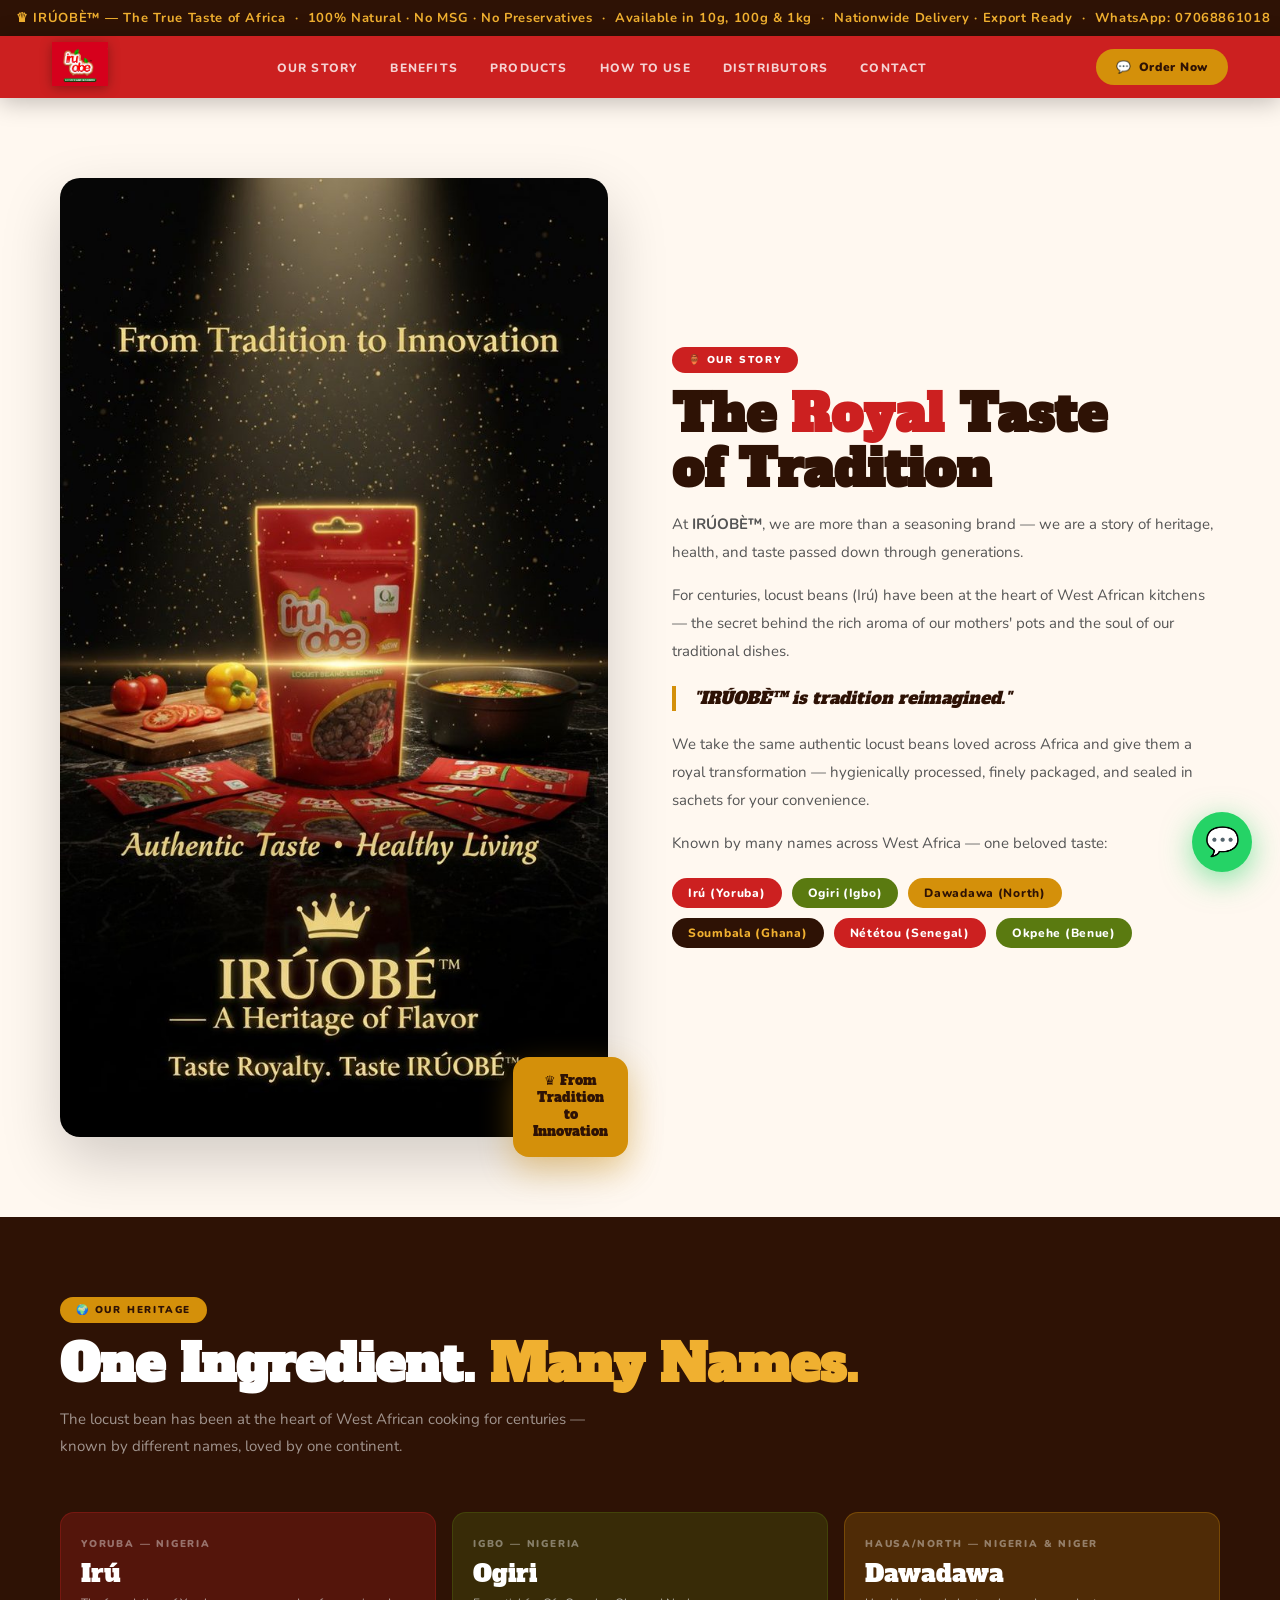
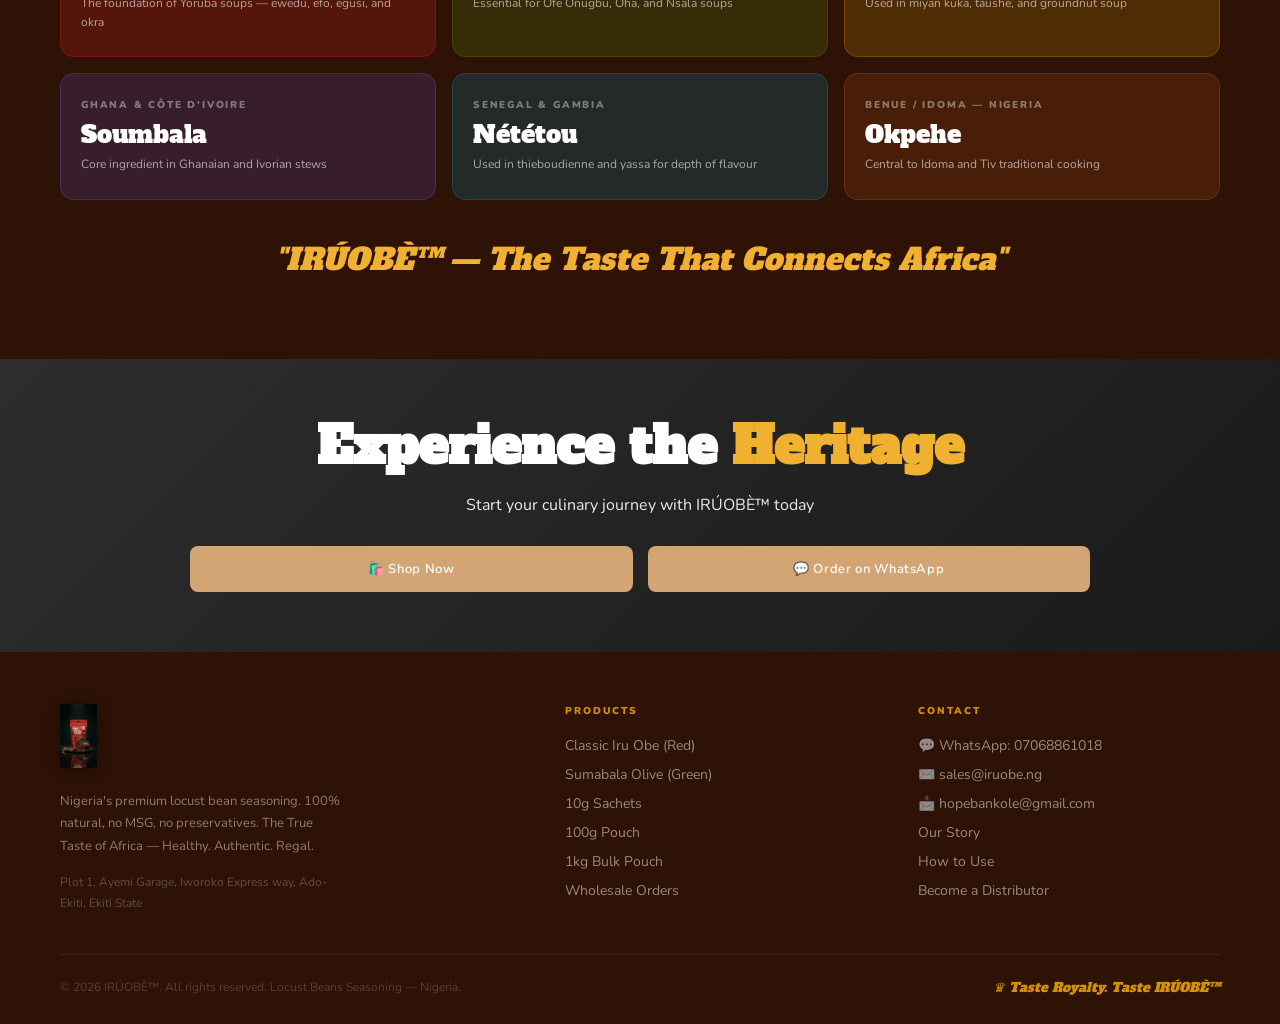
==== about.html @ 4698aa71 "Initial commit: IRÚOBÈ multi-page website" ====
<!DOCTYPE html>
<html lang="en">
<head>
<meta charset="UTF-8">
<meta name="viewport" content="width=device-width, initial-scale=1.0">
<title>Our Story — IRÚOBÈ™ Locust Bean Seasoning</title>
<meta name="description" content="Discover the heritage and story behind IRÚOBÈ™ premium locust bean seasoning. From tradition to modern convenience.">
<link href="https://fonts.googleapis.com/css2?family=Alfa+Slab+One&family=Nunito:ital,wght@0,400;0,600;0,700;0,800;0,900;1,700&display=swap" rel="stylesheet">
<link rel="stylesheet" href="styles.css">
</head>
<body>

<!-- WA Float -->
<a href="https://wa.me/2347068861018?text=Hello%20IRÚOBÈ!%20I%20would%20like%20to%20place%20an%20order." class="wa-float" target="_blank" title="Order on WhatsApp">💬</a>

<!-- Mobile Menu -->
<div class="mobile-menu" id="mobileMenu">
  <span class="close" onclick="toggleMenu()">✕</span>
  <a href="about.html" onclick="toggleMenu()">Our Story</a>
  <a href="benefits.html" onclick="toggleMenu()">Benefits</a>
  <a href="products.html" onclick="toggleMenu()">Products</a>
  <a href="how-to-use.html" onclick="toggleMenu()">How to Use</a>
  <a href="partners.html" onclick="toggleMenu()">Distributors</a>
  <a href="contact.html" onclick="toggleMenu()">Contact</a>
</div>

<!-- ANNOUNCE -->
<div class="announce">
  <span class="announce-scroll">♛ IRÚOBÈ™ — The True Taste of Africa &nbsp;·&nbsp; 100% Natural · No MSG · No Preservatives &nbsp;·&nbsp; Available in 10g, 100g & 1kg &nbsp;·&nbsp; Nationwide Delivery · Export Ready &nbsp;·&nbsp; WhatsApp: 07068861018 &nbsp;·&nbsp; ♛ IRÚOBÈ™ — Healthy. Authentic. Regal.</span>
</div>

<!-- NAV -->
<nav>
  <div class="nav-logo"><img src="media/new image-17.jpeg" alt="IRÚOBÈ"></div>
  <ul class="nav-links">
    <li><a href="about.html">Our Story</a></li>
    <li><a href="benefits.html">Benefits</a></li>
    <li><a href="products.html">Products</a></li>
    <li><a href="how-to-use.html">How to Use</a></li>
    <li><a href="partners.html">Distributors</a></li>
    <li><a href="contact.html">Contact</a></li>
  </ul>
  <div class="nav-right">
    <a href="https://wa.me/2347068861018?text=Hello%20IRÚOBÈ!%20I%20want%20to%20order." class="nav-wa" target="_blank">
      💬 <span>Order Now</span>
    </a>
    <div class="hamburger" onclick="toggleMenu()">
      <span></span><span></span><span></span>
    </div>
  </div>
</nav>

<!-- ABOUT -->
<section id="about">
  <div class="pad">
    <div class="max">
      <div class="about-inner reveal">
        <div class="about-img-wrap">
          <img src="media/image-18.jpg" alt="From Tradition to Innovation">
          <div class="about-badge-float">♛ From<br>Tradition<br>to<br>Innovation</div>
        </div>
        <div class="about-text">
          <span class="sec-badge">🏺 Our Story</span>
          <h2 class="sec-title">The <span class="red">Royal</span> Taste<br>of Tradition</h2>
          <p>At <strong>IRÚOBÈ™</strong>, we are more than a seasoning brand — we are a story of heritage, health, and taste passed down through generations.</p>
          <p>For centuries, locust beans (Irú) have been at the heart of West African kitchens — the secret behind the rich aroma of our mothers' pots and the soul of our traditional dishes.</p>
          <blockquote>"IRÚOBÈ™ is tradition reimagined."</blockquote>
          <p>We take the same authentic locust beans loved across Africa and give them a royal transformation — hygienically processed, finely packaged, and sealed in sachets for your convenience.</p>
          <p>Known by many names across West Africa — one beloved taste:</p>
          <div class="heritage-names">
            <span class="hname hname-red">Irú (Yoruba)</span>
            <span class="hname hname-grn">Ogiri (Igbo)</span>
            <span class="hname hname-gld">Dawadawa (North)</span>
            <span class="hname hname-brn">Soumbala (Ghana)</span>
            <span class="hname hname-red">Nététou (Senegal)</span>
            <span class="hname hname-grn">Okpehe (Benue)</span>
          </div>
        </div>
      </div>
    </div>
  </div>
</section>

<!-- HERITAGE MAP -->
<div class="map-section">
  <div class="map-inner">
    <span class="sec-badge" style="background:var(--gold);color:var(--brown);">🌍 Our Heritage</span>
    <h2 class="sec-title" style="color:white;">One Ingredient. <span style="color:var(--gold-lt);">Many Names.</span></h2>
    <p class="sec-sub">The locust bean has been at the heart of West African cooking for centuries — known by different names, loved by one continent.</p>
    <div class="names-map reveal">
      <div class="name-card nc-1">
        <div class="nc-lang">Yoruba — Nigeria</div>
        <div class="nc-name">Irú</div>
        <div class="nc-region">The foundation of Yoruba soups — ewedu, efo, egusi, and okra</div>
      </div>
      <div class="name-card nc-2">
        <div class="nc-lang">Igbo — Nigeria</div>
        <div class="nc-name">Ogiri</div>
        <div class="nc-region">Essential for Ofe Onugbu, Oha, and Nsala soups</div>
      </div>
      <div class="name-card nc-3">
        <div class="nc-lang">Hausa/North — Nigeria & Niger</div>
        <div class="nc-name">Dawadawa</div>
        <div class="nc-region">Used in miyan kuka, taushe, and groundnut soup</div>
      </div>
      <div class="name-card nc-4">
        <div class="nc-lang">Ghana & Côte d'Ivoire</div>
        <div class="nc-name">Soumbala</div>
        <div class="nc-region">Core ingredient in Ghanaian and Ivorian stews</div>
      </div>
      <div class="name-card nc-5">
        <div class="nc-lang">Senegal & Gambia</div>
        <div class="nc-name">Nététou</div>
        <div class="nc-region">Used in thieboudienne and yassa for depth of flavour</div>
      </div>
      <div class="name-card nc-6">
        <div class="nc-lang">Benue / Idoma — Nigeria</div>
        <div class="nc-name">Okpehe</div>
        <div class="nc-region">Central to Idoma and Tiv traditional cooking</div>
      </div>
    </div>
    <div class="map-quote reveal">"IRÚOBÈ™ — The Taste That Connects Africa"</div>
  </div>
</div>

<!-- CTA -->
<section style="padding: 60px 20px; text-align: center; background: linear-gradient(135deg, #2d2d2d 0%, #1a1a1a 100%);">
  <div class="max" style="max-width: 900px; margin: 0 auto;">
    <h2 class="sec-title" style="color: white; margin-bottom: 20px;">Experience the <span style="color: var(--gold-lt);">Heritage</span></h2>
    <p style="color: rgba(255,255,255,0.9); margin-bottom: 30px;">Start your culinary journey with IRÚOBÈ™ today</p>
    <div style="display: flex; gap: 15px; justify-content: center; flex-wrap: wrap;">
      <a href="products.html" class="btn-order" style="text-decoration: none; display: inline-block; padding: 14px 28px; background: #d4a574; border-radius: 8px; color: white; font-weight: 600;">
        🛍️ Shop Now
      </a>
      <a href="https://wa.me/2347068861018?text=Hello%20IRÚOBÈ!%20I%20want%20to%20order." class="btn-order" style="text-decoration: none; display: inline-block; padding: 14px 28px; background: #d4a574; border-radius: 8px; color: white; font-weight: 600;">
        💬 Order on WhatsApp
      </a>
    </div>
  </div>
</section>

<!-- FOOTER -->
<footer>
  <div class="footer-top">
    <div class="footer-brand">
      <img src="media/image-1.jpg" alt="IRÚOBÈ" class="footer-logo">
      <p>Nigeria's premium locust bean seasoning. 100% natural, no MSG, no preservatives. The True Taste of Africa — Healthy. Authentic. Regal.</p>
      <p style="margin-top:14px;font-size:12px;color:rgba(255,255,255,0.25);">Plot 1, Ayemi Garage, Iworoko Express way, Ado-Ekiti, Ekiti State</p>
    </div>
    <div class="footer-col">
      <h4>Products</h4>
      <a href="products.html">Classic Iru Obe (Red)</a>
      <a href="products.html">Sumabala Olive (Green)</a>
      <a href="products.html">10g Sachets</a>
      <a href="products.html">100g Pouch</a>
      <a href="products.html">1kg Bulk Pouch</a>
      <a href="partners.html">Wholesale Orders</a>
    </div>
    <div class="footer-col">
      <h4>Contact</h4>
      <a href="https://wa.me/2347068861018">💬 WhatsApp: 07068861018</a>
      <a href="mailto:sales@iruobe.ng">✉️ sales@iruobe.ng</a>
      <a href="mailto:hopebankole@gmail.com">📩 hopebankole@gmail.com</a>
      <a href="about.html">Our Story</a>
      <a href="how-to-use.html">How to Use</a>
      <a href="partners.html">Become a Distributor</a>
    </div>
  </div>
  <div class="footer-bottom">
    <p>© 2026 IRÚOBÈ™. All rights reserved. Locust Beans Seasoning — Nigeria.</p>
    <div class="footer-royal">♛ Taste Royalty. Taste IRÚOBÈ™</div>
  </div>
</footer>

<script>
// ── MOBILE MENU ──
function toggleMenu(){
  document.getElementById('mobileMenu').classList.toggle('open');
}

// ── SCROLL REVEAL ──
const obs = new IntersectionObserver((entries)=>{
  entries.forEach(e=>{ if(e.isIntersecting) e.target.classList.add('visible'); });
}, {threshold:0.12});
document.querySelectorAll('.reveal').forEach(el=>obs.observe(el));
</script>
</body>
</html>
---- styles.css ----
:root{
  --red:#CC2020;--red-dark:#A01818;--red-light:#E83030;
  --green:#5A7A10;--green-dark:#3D5508;--green-light:#7AAB18;
  --gold:#D4900A;--gold-lt:#F0B030;
  --cream:#FFF8F0;--brown:#2E1205;--dark:#1A0A00;
  --white:#FFFFFF;--off:#FAF7F2;--grey:#F2EDE6;
}
*{margin:0;padding:0;box-sizing:border-box;}
html{scroll-behavior:smooth;}
body{font-family:'Nunito',sans-serif;background:var(--cream);color:var(--brown);overflow-x:hidden;}

/* ANNOUNCE BAR */
.announce{
  background:var(--brown);color:var(--gold-lt);
  text-align:center;padding:9px 16px;font-size:13px;font-weight:700;
  letter-spacing:0.05em;position:relative;overflow:hidden;
}
.announce-scroll{
  display:inline-block;
  animation:marquee 22s linear infinite;
  white-space:nowrap;
}
@keyframes marquee{from{transform:translateX(100vw);}to{transform:translateX(-100%);}}

/* NAV */
nav{
  background:var(--red);padding:0 52px;
  display:flex;align-items:center;justify-content:space-between;
  position:sticky;top:0;z-index:200;
  box-shadow:0 4px 24px rgba(0,0,0,0.25);
}
.nav-logo img{height:56px;object-fit:contain;padding:6px 0;filter:drop-shadow(0 2px 6px rgba(0,0,0,0.3));}
.nav-links{display:flex;gap:4px;list-style:none;}
.nav-links a{
  font-size:12px;font-weight:800;letter-spacing:0.1em;text-transform:uppercase;
  color:rgba(255,255,255,0.8);text-decoration:none;
  padding:22px 14px;
  border-bottom:3px solid transparent;transition:all 0.2s;
}
.nav-links a:hover{color:var(--gold-lt);border-bottom-color:var(--gold-lt);}
.nav-right{display:flex;align-items:center;gap:10px;}
.nav-wa{
  background:var(--gold);color:var(--brown);
  font-weight:900;font-size:12px;padding:10px 20px;
  border-radius:30px;text-decoration:none;letter-spacing:0.06em;
  transition:all 0.2s;display:flex;align-items:center;gap:7px;
  white-space:nowrap;
}
.nav-wa:hover{background:var(--gold-lt);transform:scale(1.04);box-shadow:0 6px 20px rgba(212,144,10,0.35);}
.hamburger{display:none;flex-direction:column;gap:5px;cursor:pointer;padding:8px;}
.hamburger span{width:22px;height:2px;background:white;border-radius:2px;transition:all 0.3s;}
.mobile-menu{
  display:none;position:fixed;top:0;left:0;right:0;bottom:0;
  background:var(--red);z-index:300;
  flex-direction:column;align-items:center;justify-content:center;gap:28px;
}
.mobile-menu.open{display:flex;}
.mobile-menu a{font-size:22px;font-weight:900;color:white;text-decoration:none;letter-spacing:0.08em;}
.mobile-menu .close{position:absolute;top:24px;right:24px;font-size:32px;color:white;cursor:pointer;}

/* HERO BANNER */
.hero-banner{width:100%;position:relative;overflow:hidden;}
.hero-banner img{width:100%;height:380px;object-fit:cover;object-position:center;display:block;}
.hero-banner::after{
  content:'';position:absolute;inset:0;
  background:linear-gradient(90deg,rgba(180,20,20,0.72) 0%,rgba(180,20,20,0.35) 50%,transparent 75%);
}
.hero-overlay{
  position:absolute;inset:0;z-index:2;
  display:flex;align-items:center;padding:0 72px;
}
.hero-text-block{}
.hero-eyebrow{
  display:inline-flex;align-items:center;gap:8px;
  font-size:11px;font-weight:800;letter-spacing:0.2em;text-transform:uppercase;
  color:var(--gold-lt);margin-bottom:12px;
}
.hero-eyebrow::before{content:'♛';font-size:14px;}
.hero-h1{
  font-family:'Alfa Slab One',serif;
  font-size:clamp(32px,5.5vw,70px);
  color:white;line-height:1.0;margin-bottom:10px;
  text-shadow:0 3px 16px rgba(0,0,0,0.5);
}
.hero-h1 .gold{color:var(--gold-lt);}
.hero-tagline{font-size:clamp(13px,1.8vw,17px);color:rgba(255,255,255,0.82);font-weight:600;margin-bottom:24px;letter-spacing:0.03em;}
.hero-badges{display:flex;gap:10px;flex-wrap:wrap;margin-bottom:28px;}
.hbadge{
  background:rgba(255,255,255,0.12);border:1px solid rgba(255,255,255,0.25);
  color:white;font-size:11px;font-weight:800;padding:5px 14px;border-radius:30px;
  letter-spacing:0.07em;text-transform:uppercase;backdrop-filter:blur(6px);
}
.hero-cta{
  display:inline-flex;align-items:center;gap:10px;
  background:var(--gold);color:var(--brown);
  font-family:'Alfa Slab One',serif;font-size:16px;
  padding:14px 32px;border-radius:40px;text-decoration:none;
  transition:all 0.2s;box-shadow:0 8px 28px rgba(0,0,0,0.25);
}
.hero-cta:hover{background:var(--gold-lt);transform:translateY(-3px);box-shadow:0 16px 40px rgba(0,0,0,0.3);}

/* TRUST BAR */
.trust-bar{
  background:var(--dark);padding:18px 52px;
  display:flex;align-items:center;justify-content:center;gap:48px;
  flex-wrap:wrap;
}
.trust-item{
  display:flex;align-items:center;gap:10px;
  font-size:13px;font-weight:700;color:rgba(255,255,255,0.7);
  letter-spacing:0.04em;
}
.trust-item .ti{font-size:20px;}
.trust-item strong{color:var(--gold-lt);}

/* ── SECTIONS SHARED ── */
.pad{padding:80px 52px;}
.pad-sm{padding:60px 52px;}
.max{max-width:1160px;margin:0 auto;}
.sec-badge{
  display:inline-flex;align-items:center;gap:8px;
  background:var(--red);color:white;
  font-size:10px;font-weight:900;letter-spacing:0.18em;text-transform:uppercase;
  padding:6px 16px;border-radius:30px;margin-bottom:14px;
}
.sec-title{
  font-family:'Alfa Slab One',serif;
  font-size:clamp(26px,4vw,50px);color:var(--brown);
  line-height:1.1;margin-bottom:14px;
}
.sec-title .red{color:var(--red);}
.sec-title .gold{color:var(--gold);}
.sec-title .green{color:var(--green);}
.sec-sub{font-size:15px;color:#666;line-height:1.8;max-width:560px;margin-bottom:52px;}

/* ── ABOUT TEASER ── */
.about-section{background:var(--off);}
.about-inner{display:grid;grid-template-columns:1fr 1fr;gap:64px;align-items:center;}
.about-img-wrap{position:relative;}
.about-img-wrap img{width:100%;border-radius:20px;box-shadow:0 24px 60px rgba(0,0,0,0.18);display:block;}
.about-badge-float{
  position:absolute;bottom:-20px;right:-20px;
  background:var(--gold);color:var(--brown);
  font-family:'Alfa Slab One',serif;font-size:13px;
  padding:16px 20px;border-radius:16px;
  box-shadow:0 12px 32px rgba(212,144,10,0.4);
  text-align:center;line-height:1.3;
}
.about-text .sec-badge{margin-bottom:14px;}
.about-text p{font-size:15px;color:#555;line-height:1.85;margin-bottom:16px;}
.about-text blockquote{
  border-left:4px solid var(--gold);padding-left:18px;
  font-family:'Alfa Slab One',serif;font-size:17px;
  color:var(--brown);line-height:1.5;font-style:italic;margin:20px 0;
}
.heritage-names{display:flex;flex-wrap:wrap;gap:10px;margin:20px 0;}
.hname{
  padding:7px 16px;border-radius:30px;font-size:12px;font-weight:800;
  letter-spacing:0.06em;
}
.hname-red{background:var(--red);color:white;}
.hname-grn{background:var(--green);color:white;}
.hname-gld{background:var(--gold);color:var(--brown);}
.hname-brn{background:var(--brown);color:var(--gold-lt);}

/* ── BENEFITS ── */
.benefits-bg{background:var(--red);}
.benefits-inner{max-width:1160px;margin:0 auto;padding:80px 52px;}
.benefits-inner .sec-title{color:white;}
.benefits-inner .sec-sub{color:rgba(255,255,255,0.6);}
.benefits-grid{display:grid;grid-template-columns:repeat(3,1fr);gap:20px;}
.benefit-card{
  background:rgba(255,255,255,0.08);
  border:1px solid rgba(255,255,255,0.12);
  border-radius:16px;padding:28px 24px;
  transition:all 0.3s;cursor:default;
  position:relative;overflow:hidden;
}
.benefit-card::before{
  content:'';position:absolute;inset:0;
  background:rgba(255,255,255,0);transition:background 0.3s;
}
.benefit-card:hover::before{background:rgba(255,255,255,0.06);}
.benefit-card:hover{transform:translateY(-4px);border-color:rgba(255,255,255,0.25);}
.b-icon{font-size:36px;margin-bottom:14px;display:block;}
.b-title{font-family:'Alfa Slab One',serif;font-size:17px;color:var(--gold-lt);margin-bottom:8px;}
.b-text{font-size:13.5px;color:rgba(255,255,255,0.72);line-height:1.7;}

/* ── PRODUCTS ── */
.products-section{background:var(--grey);padding:80px 52px;}
.products-inner{max-width:1160px;margin:0 auto;}
.variant-tabs{display:flex;gap:12px;margin-bottom:40px;flex-wrap:wrap;}
.vtab{
  padding:10px 24px;border-radius:30px;font-size:13px;font-weight:900;
  letter-spacing:0.06em;cursor:pointer;transition:all 0.25s;
  border:2px solid transparent;user-select:none;
}
.vtab-all{background:var(--brown);color:var(--gold-lt);}
.vtab-all.active,.vtab-all:hover{background:var(--dark);box-shadow:0 6px 20px rgba(0,0,0,0.3);}
.vtab-red{background:var(--red);color:white;}
.vtab-red.active,.vtab-red:hover{background:var(--red-dark);box-shadow:0 6px 20px rgba(200,32,32,0.35);}
.vtab-green{background:var(--green);color:white;}
.vtab-green.active,.vtab-green:hover{background:var(--green-dark);box-shadow:0 6px 20px rgba(90,122,16,0.35);}
.products-grid{display:grid;grid-template-columns:repeat(3,1fr);gap:24px;}
.prod-card{
  background:white;border-radius:20px;overflow:hidden;
  box-shadow:0 6px 28px rgba(0,0,0,0.08);
  transition:all 0.3s;position:relative;
}
.prod-card:hover{transform:translateY(-8px);box-shadow:0 24px 64px rgba(0,0,0,0.14);}
.prod-img-wrap{height:260px;overflow:hidden;position:relative;}
.prod-img-wrap img{width:100%;height:100%;object-fit:cover;transition:transform 0.5s;}
.prod-card:hover .prod-img-wrap img{transform:scale(1.08);}
.prod-vdot{
  position:absolute;top:14px;left:14px;
  font-size:10px;font-weight:900;padding:4px 12px;
  border-radius:20px;text-transform:uppercase;letter-spacing:0.1em;
}
.vd-red{background:var(--red);color:white;}
.vd-green{background:var(--green);color:white;}
.prod-new{
  position:absolute;top:14px;right:14px;
  background:var(--gold);color:var(--brown);
  font-size:9px;font-weight:900;padding:4px 10px;
  border-radius:20px;letter-spacing:0.1em;text-transform:uppercase;
}
.prod-body{padding:22px 22px 26px;}
.prod-name{font-family:'Alfa Slab One',serif;font-size:19px;color:var(--brown);margin-bottom:6px;}
.prod-desc{font-size:13px;color:#777;line-height:1.65;margin-bottom:14px;}
.prod-sizes{display:flex;gap:6px;flex-wrap:wrap;margin-bottom:18px;}
.sz{font-size:10px;font-weight:800;padding:4px 11px;border-radius:20px;letter-spacing:0.07em;border:1.5px solid;}
.sz-r{border-color:var(--red);color:var(--red);}
.sz-g{border-color:var(--green);color:var(--green);}
.prod-footer{display:flex;align-items:center;gap:10px;}
.btn-order{
  flex:1;background:var(--red);color:white;
  font-size:13px;font-weight:900;padding:11px 0;
  border-radius:30px;text-decoration:none;
  text-align:center;transition:all 0.2s;letter-spacing:0.05em;
  display:flex;align-items:center;justify-content:center;gap:7px;
}
.btn-order:hover{background:var(--red-dark);transform:scale(1.02);}
.btn-order.grn{background:var(--green);}
.btn-order.grn:hover{background:var(--green-dark);}
.prod-like{
  width:40px;height:40px;border-radius:50%;
  border:2px solid #EDE8E0;background:white;
  display:flex;align-items:center;justify-content:center;
  font-size:18px;cursor:pointer;transition:all 0.2s;flex-shrink:0;
}
.prod-like:hover{border-color:var(--red);transform:scale(1.1);}
.prod-like.liked{background:var(--red);border-color:var(--red);}

/* ── HOW TO USE — INTERACTIVE ── */
.htu-section{background:var(--cream);}
.dishes-grid{display:grid;grid-template-columns:repeat(4,1fr);gap:16px;}
.dish-card{
  background:white;border-radius:16px;padding:0;
  overflow:hidden;cursor:pointer;transition:all 0.3s;
  border:2px solid transparent;
}
.dish-card:hover,.dish-card.active{border-color:var(--red);transform:translateY(-4px);box-shadow:0 16px 40px rgba(200,32,32,0.12);}
.dish-thumb{
  height:110px;width:110px;display:flex;align-items:center;justify-content:center;
  font-size:52px;background:var(--off);position:relative;overflow:hidden;
  border-radius:50%;margin:0 auto;
}
.dish-thumb img{
  width:100%;height:100%;object-fit:cover;border-radius:50%;
}
.dish-thumb::after{
  content:'';position:absolute;inset:0;
  background:var(--red);opacity:0;transition:opacity 0.3s;
}
.dish-card.active .dish-thumb::after,.dish-card:hover .dish-thumb::after{opacity:0.08;}
.dish-body{padding:14px 16px 16px;}
.dish-name{font-family:'Alfa Slab One',serif;font-size:14px;color:var(--brown);margin-bottom:4px;}
.dish-tip{font-size:12px;color:#888;line-height:1.5;}
.dish-detail{
  margin-top:32px;background:var(--brown);border-radius:16px;
  padding:32px 36px;display:none;
  grid-template-columns:auto 1fr;gap:28px;align-items:center;
}
.dish-detail.show{display:grid;animation:fadeIn 0.4s ease;}
@keyframes fadeIn{from{opacity:0;transform:translateY(10px);}to{opacity:1;transform:translateY(0);}}
.dd-emoji{
  font-size:72px;
  width:140px;
  height:140px;
  display:flex;
  align-items:center;
  justify-content:center;
  border-radius:50%;
  background:rgba(255,255,255,0.05);
  overflow:hidden;
  flex-shrink:0;
}
.dd-emoji img{
  width:100%;
  height:100%;
  object-fit:cover;
  border-radius:50%;
}
.dd-title{font-family:'Alfa Slab One',serif;font-size:22px;color:var(--gold-lt);margin-bottom:8px;}
.dd-text{font-size:14px;color:rgba(255,255,255,0.75);line-height:1.75;}
.dd-step{
  display:inline-flex;align-items:center;gap:8px;
  background:rgba(255,255,255,0.1);border:1px solid rgba(255,255,255,0.15);
  color:white;font-size:12px;font-weight:700;padding:6px 14px;border-radius:20px;
  margin-top:12px;margin-right:6px;
}

/* ── HERITAGE MAP ── */
.map-section{background:var(--brown);padding:80px 52px;}
.map-inner{max-width:1160px;margin:0 auto;}
.map-inner .sec-title{color:white;}
.map-inner .sec-sub{color:rgba(255,255,255,0.55);}
.names-map{display:grid;grid-template-columns:repeat(3,1fr);gap:16px;}
.name-card{
  border-radius:14px;padding:24px 20px;
  transition:all 0.3s;cursor:default;
}
.name-card:hover{transform:translateY(-4px);}
.nc-lang{font-size:10px;font-weight:900;letter-spacing:0.18em;text-transform:uppercase;color:rgba(255,255,255,0.4);margin-bottom:6px;}
.nc-name{font-family:'Alfa Slab One',serif;font-size:24px;color:white;margin-bottom:4px;}
.nc-region{font-size:12px;color:rgba(255,255,255,0.6);line-height:1.6;}
.nc-1{background:rgba(200,32,32,0.25);border:1px solid rgba(200,32,32,0.3);}
.nc-2{background:rgba(90,122,16,0.25);border:1px solid rgba(90,122,16,0.3);}
.nc-3{background:rgba(212,144,10,0.2);border:1px solid rgba(212,144,10,0.3);}
.nc-4{background:rgba(100,80,200,0.2);border:1px solid rgba(100,80,200,0.3);}
.nc-5{background:rgba(0,140,180,0.2);border:1px solid rgba(0,140,180,0.3);}
.nc-6{background:rgba(180,80,20,0.2);border:1px solid rgba(180,80,20,0.3);}
.map-quote{
  margin-top:40px;text-align:center;
  font-family:'Alfa Slab One',serif;font-size:clamp(18px,3vw,30px);
  color:var(--gold-lt);font-style:italic;line-height:1.3;
}

/* ── GALLERY MASONRY ── */
.gallery-section{background:var(--red);padding:80px 52px;}
.gallery-inner{max-width:1160px;margin:0 auto;}
.gallery-inner .sec-title{color:white;}
.gallery-grid{
  display:grid;
  grid-template-columns:repeat(4,1fr);
  grid-template-rows:220px 220px;
  gap:14px;
}
.gi{border-radius:14px;overflow:hidden;cursor:pointer;position:relative;}
.gi img{width:100%;height:100%;object-fit:cover;transition:transform 0.4s;display:block;}
.gi:hover img{transform:scale(1.06);}
.gi.tall{grid-row:span 2;}
.gi.wide{grid-column:span 2;}
.gi-overlay{
  position:absolute;inset:0;background:rgba(0,0,0,0);
  transition:background 0.3s;display:flex;align-items:flex-end;padding:16px;
}
.gi:hover .gi-overlay{background:rgba(0,0,0,0.3);}
.gi-label{
  color:white;font-size:11px;font-weight:800;letter-spacing:0.1em;
  opacity:0;transition:opacity 0.3s;text-transform:uppercase;
  background:rgba(0,0,0,0.4);padding:4px 12px;border-radius:20px;
  backdrop-filter:blur(4px);
}
.gi:hover .gi-label{opacity:1;}

/* IMAGE LIGHTBOX */
.lightbox{
  display:none;position:fixed;inset:0;z-index:999;
  background:rgba(0,0,0,0.92);align-items:center;justify-content:center;
}
.lightbox.open{display:flex;}
.lb-img{max-width:90vw;max-height:90vh;border-radius:12px;box-shadow:0 32px 80px rgba(0,0,0,0.8);}
.lb-close{position:absolute;top:24px;right:28px;color:white;font-size:36px;cursor:pointer;line-height:1;}

/* ── DISTRIBUTOR ── */
.dist-section{background:var(--gold);padding:80px 52px;position:relative;overflow:hidden;}
.dist-section::before{
  content:'IRÚOBÈ';position:absolute;
  font-family:'Alfa Slab One',serif;font-size:200px;
  color:rgba(0,0,0,0.06);top:50%;left:50%;
  transform:translate(-50%,-50%);pointer-events:none;white-space:nowrap;
}
.dist-inner{max-width:1160px;margin:0 auto;display:grid;grid-template-columns:1fr 1fr;gap:64px;align-items:center;position:relative;z-index:1;}
.dist-text h2{font-family:'Alfa Slab One',serif;font-size:clamp(26px,4vw,46px);color:var(--brown);line-height:1.1;margin-bottom:16px;}
.dist-text p{font-size:15px;color:rgba(46,18,5,0.75);line-height:1.8;margin-bottom:24px;}
.dist-perks{display:flex;flex-direction:column;gap:12px;margin-bottom:28px;}
.dist-perk{display:flex;align-items:center;gap:12px;font-size:14px;font-weight:700;color:var(--brown);}
.dist-perk::before{content:'✓';background:var(--brown);color:var(--gold);width:24px;height:24px;border-radius:50%;display:flex;align-items:center;justify-content:center;font-size:12px;font-weight:900;flex-shrink:0;}
.dist-img img{width:100%;border-radius:20px;box-shadow:0 24px 60px rgba(0,0,0,0.2);}
.btn-dist{
  display:inline-flex;align-items:center;gap:10px;
  background:var(--brown);color:var(--gold-lt);
  font-family:'Alfa Slab One',serif;font-size:16px;
  padding:16px 32px;border-radius:40px;text-decoration:none;
  transition:all 0.2s;
}
.btn-dist:hover{background:var(--dark);transform:translateY(-2px);box-shadow:0 12px 32px rgba(0,0,0,0.25);}

/* ── CONTACT ── */
.contact-section{background:var(--dark);padding:80px 52px;}
.contact-inner{max-width:1160px;margin:0 auto;display:grid;grid-template-columns:1fr 1fr;gap:64px;align-items:start;}
.contact-left .sec-title{color:white;}
.contact-left .sec-badge{background:var(--gold);color:var(--brown);}
.contact-left p{font-size:15px;color:rgba(255,255,255,0.5);line-height:1.75;margin-bottom:0;}
.clinks{display:flex;flex-direction:column;gap:14px;margin-top:28px;}
.clink{
  display:flex;align-items:center;gap:16px;
  padding:18px 22px;border-radius:14px;text-decoration:none;
  transition:all 0.2s;border:1px solid rgba(255,255,255,0.07);
}
.clink:hover{transform:translateX(6px);}
.clink-wa{background:rgba(37,211,102,0.1);border-color:rgba(37,211,102,0.2);}
.clink-wa:hover{background:rgba(37,211,102,0.18);}
.clink-em{background:rgba(200,32,32,0.12);border-color:rgba(200,32,32,0.2);}
.clink-em:hover{background:rgba(200,32,32,0.2);}
.clink-ph{background:rgba(212,144,10,0.1);border-color:rgba(212,144,10,0.2);}
.clink-ph:hover{background:rgba(212,144,10,0.18);}
.clink-ad{background:rgba(255,255,255,0.04);cursor:default;}
.cl-icon{font-size:28px;flex-shrink:0;}
.cl-lbl{font-size:10px;font-weight:800;letter-spacing:0.12em;text-transform:uppercase;color:rgba(255,255,255,0.35);display:block;margin-bottom:2px;}
.cl-val{font-size:14px;font-weight:800;color:white;}

/* CONTACT FORM */
.cform{background:rgba(255,255,255,0.04);border:1px solid rgba(255,255,255,0.08);border-radius:20px;padding:36px;}
.cform-title{font-family:'Alfa Slab One',serif;font-size:22px;color:white;margin-bottom:8px;}
.cform-sub{font-size:13px;color:rgba(255,255,255,0.4);margin-bottom:26px;}
.fg{margin-bottom:16px;}
.fg label{display:block;font-size:10px;font-weight:900;letter-spacing:0.14em;text-transform:uppercase;color:rgba(255,255,255,0.35);margin-bottom:7px;}
.fg input,.fg textarea,.fg select{
  width:100%;padding:13px 16px;
  border:1.5px solid rgba(255,255,255,0.1);border-radius:10px;
  font-family:'Nunito',sans-serif;font-size:14px;color:white;
  background:rgba(255,255,255,0.06);outline:none;transition:border-color 0.2s;appearance:none;
}
.fg input:focus,.fg textarea:focus,.fg select:focus{border-color:var(--gold);}
.fg input::placeholder,.fg textarea::placeholder{color:rgba(255,255,255,0.25);}
.fg textarea{height:88px;resize:none;}
.fg select option{background:#1a0a00;color:white;}
.fg-row{display:grid;grid-template-columns:1fr 1fr;gap:12px;}
.btn-send{
  width:100%;background:linear-gradient(135deg,var(--red),var(--red-light));
  color:white;border:none;padding:16px;border-radius:40px;
  font-family:'Nunito',sans-serif;font-size:16px;font-weight:900;
  cursor:pointer;transition:all 0.2s;letter-spacing:0.04em;
  display:flex;align-items:center;justify-content:center;gap:10px;
}
.btn-send:hover{opacity:0.9;transform:translateY(-2px);box-shadow:0 12px 32px rgba(200,32,32,0.4);}

/* FOOTER */
footer{background:var(--brown);padding:52px 52px 28px;}
.footer-top{max-width:1160px;margin:0 auto;display:grid;grid-template-columns:1.5fr 1fr 1fr;gap:52px;padding-bottom:40px;border-bottom:1px solid rgba(255,255,255,0.07);}
.footer-logo{height:64px;object-fit:contain;margin-bottom:16px;filter:drop-shadow(0 2px 8px rgba(0,0,0,0.4));}
.footer-brand p{font-size:13px;color:rgba(255,255,255,0.45);line-height:1.75;max-width:280px;}
.footer-col h4{font-size:10px;font-weight:900;letter-spacing:0.2em;text-transform:uppercase;color:var(--gold);margin-bottom:18px;}
.footer-col a{display:block;font-size:14px;color:rgba(255,255,255,0.5);text-decoration:none;margin-bottom:10px;transition:color 0.2s;}
.footer-col a:hover{color:var(--gold-lt);}
.footer-bottom{max-width:1160px;margin:0 auto;padding-top:24px;display:flex;align-items:center;justify-content:space-between;flex-wrap:wrap;gap:12px;}
.footer-bottom p{font-size:12px;color:rgba(255,255,255,0.2);}
.footer-royal{font-family:'Alfa Slab One',serif;font-style:italic;font-size:13px;color:var(--gold);}

/* WA FLOAT */
.wa-float{
  position:fixed;bottom:28px;right:28px;z-index:500;
  width:60px;height:60px;background:#25D366;border-radius:50%;
  display:flex;align-items:center;justify-content:center;
  box-shadow:0 8px 30px rgba(37,211,102,0.55);text-decoration:none;
  font-size:28px;animation:wapulse 2.5s infinite;transition:transform 0.2s;
}
.wa-float:hover{transform:scale(1.1);}
@keyframes wapulse{
  0%,100%{box-shadow:0 8px 30px rgba(37,211,102,0.55);}
  50%{box-shadow:0 8px 50px rgba(37,211,102,0.8),0 0 0 12px rgba(37,211,102,0.1);}
}

/* SCROLL REVEAL */
.reveal{opacity:0;transform:translateY(28px);transition:opacity 0.7s ease,transform 0.7s ease;}
.reveal.visible{opacity:1;transform:translateY(0);}

@media(max-width:960px){
  nav{padding:0 16px;}
  .nav-links{display:none;}
  .nav-wa span{display:none;}
  .hamburger{display:flex;}
  .hero-banner img{height:240px;}
  .hero-overlay{padding:0 24px;}
  .trust-bar{gap:20px;padding:14px 20px;}
  .pad{padding:56px 20px;}
  .pad-sm{padding:44px 20px;}
  .about-inner{grid-template-columns:1fr;}
  .about-badge-float{display:none;}
  .benefits-inner{padding:56px 20px;}
  .benefits-grid{grid-template-columns:1fr 1fr;}
  .products-section{padding:56px 20px;}
  .products-grid{grid-template-columns:1fr 1fr;}
  .dishes-grid{grid-template-columns:repeat(2,1fr);}
  .names-map{grid-template-columns:1fr 1fr;}
  .gallery-section{padding:56px 20px;}
  .gallery-grid{grid-template-columns:repeat(2,1fr);grid-template-rows:auto;}
  .gi.tall{grid-row:span 1;}
  .gi.wide{grid-column:span 2;}
  .dist-section{padding:56px 20px;}
  .dist-inner{grid-template-columns:1fr;}
  .dist-img{display:none;}
  .contact-section{padding:56px 20px;}
  .contact-inner{grid-template-columns:1fr;}
  .fg-row{grid-template-columns:1fr;}
  footer{padding:40px 20px 24px;}
  .footer-top{grid-template-columns:1fr;gap:32px;}
}
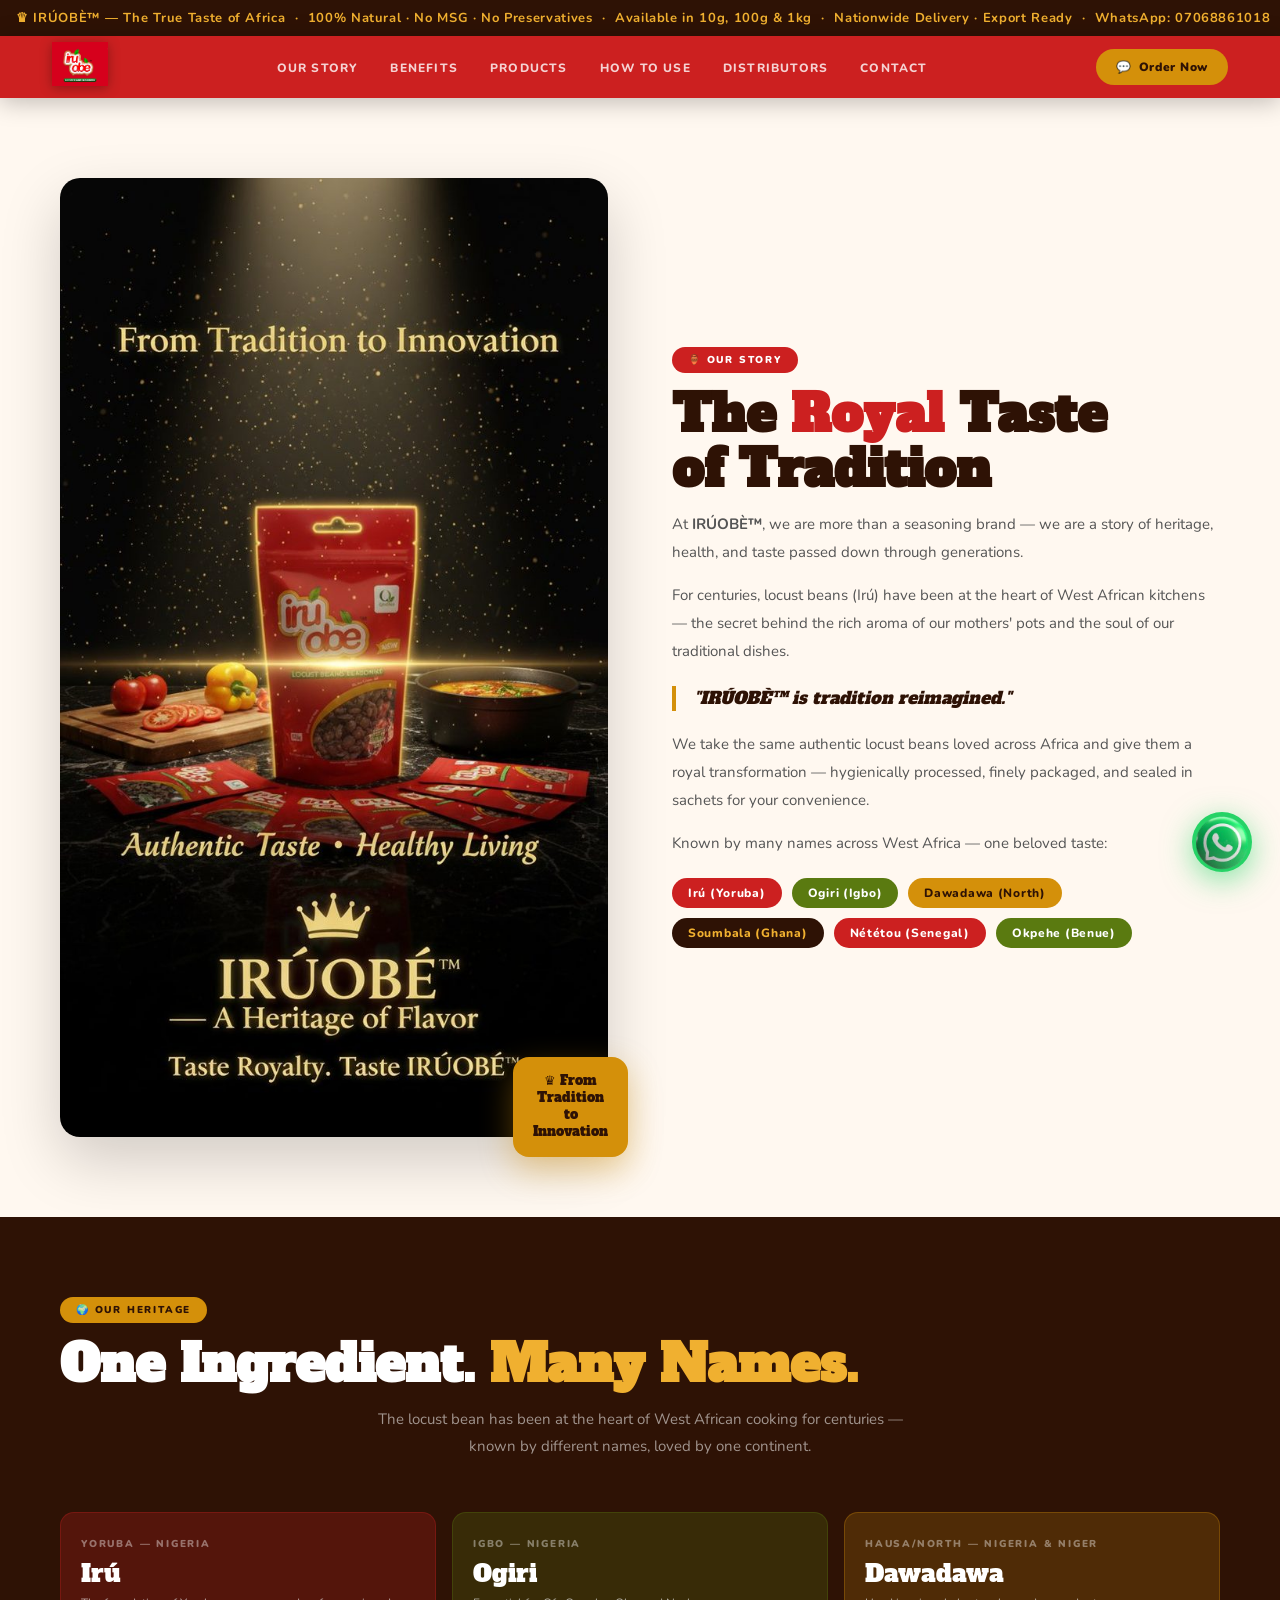
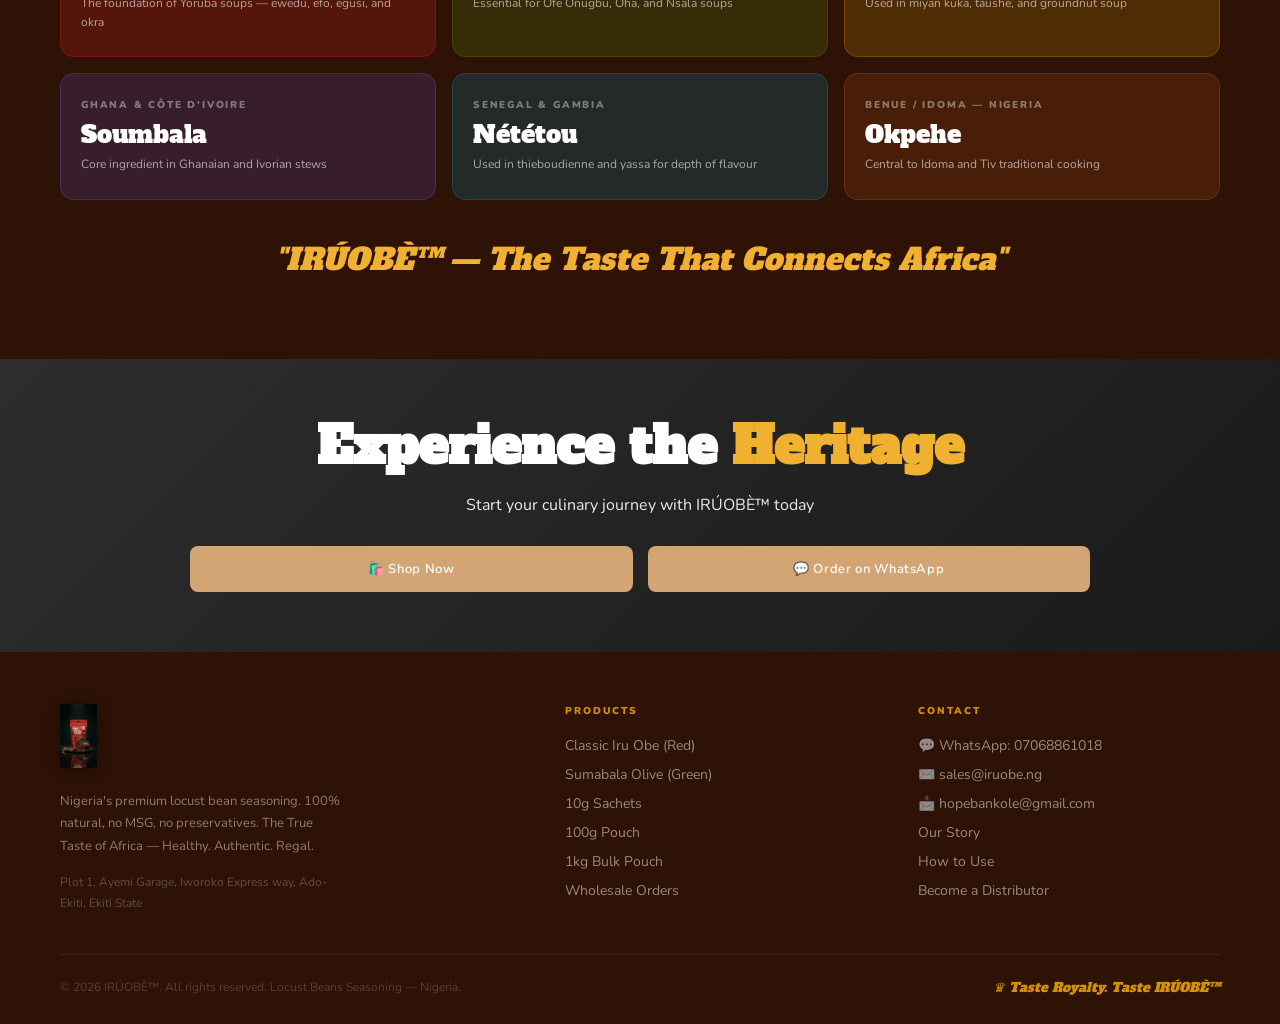
==== commit 3a737cad: "Mobile responsive: add 540px breakpoint, fix font override, update WA float on all pages" ====
--- a/about.html
+++ b/about.html
@@ -11,7 +11,7 @@
 <body>
 
 <!-- WA Float -->
-<a href="https://wa.me/2347068861018?text=Hello%20IRÚOBÈ!%20I%20would%20like%20to%20place%20an%20order." class="wa-float" target="_blank" title="Order on WhatsApp">💬</a>
+<a href="https://wa.me/2347068861018?text=Hello%20IRÚOBÈ!%20I%20would%20like%20to%20place%20an%20order." class="wa-float" target="_blank" title="Order on WhatsApp"><img src="media/whatsapp logo.png" alt="WhatsApp" style="width:100%;height:100%;object-fit:contain;display:block;"></a>
 
 <!-- Mobile Menu -->
 <div class="mobile-menu" id="mobileMenu">
--- a/styles.css
+++ b/styles.css
@@ -131,7 +131,7 @@
 .sec-title .red{color:var(--red);}
 .sec-title .gold{color:var(--gold);}
 .sec-title .green{color:var(--green);}
-.sec-sub{font-size:15px;color:#666;line-height:1.8;max-width:560px;margin-bottom:52px;}
+.sec-sub{font-size:15px;color:#666;line-height:1.8;max-width:560px;margin:0 auto 52px;text-align:center;}
 
 /* ── ABOUT TEASER ── */
 .about-section{background:var(--off);}
@@ -465,7 +465,7 @@
   width:60px;height:60px;background:#25D366;border-radius:50%;
   display:flex;align-items:center;justify-content:center;
   box-shadow:0 8px 30px rgba(37,211,102,0.55);text-decoration:none;
-  font-size:28px;animation:wapulse 2.5s infinite;transition:transform 0.2s;
+  overflow:hidden;animation:wapulse 2.5s infinite;transition:transform 0.2s;
 }
 .wa-float:hover{transform:scale(1.1);}
 @keyframes wapulse{
@@ -508,3 +508,18 @@
   footer{padding:40px 20px 24px;}
   .footer-top{grid-template-columns:1fr;gap:32px;}
 }
+
+@media(max-width:540px){
+  .hero-banner img{height:200px;}
+  .trust-bar{flex-direction:column;align-items:flex-start;gap:12px;}
+  .benefits-grid{grid-template-columns:1fr;}
+  .products-grid{grid-template-columns:1fr;}
+  .prod-img-wrap{height:200px;}
+  .dishes-grid{grid-template-columns:1fr;}
+  .names-map{grid-template-columns:1fr;}
+  .gallery-grid{grid-template-columns:1fr;}
+  .gi.wide{grid-column:span 1;}
+  .dish-detail{grid-template-columns:1fr;text-align:center;}
+  .dd-emoji{width:90px;height:90px;margin:0 auto;}
+  .cform{padding:24px 16px;}
+}
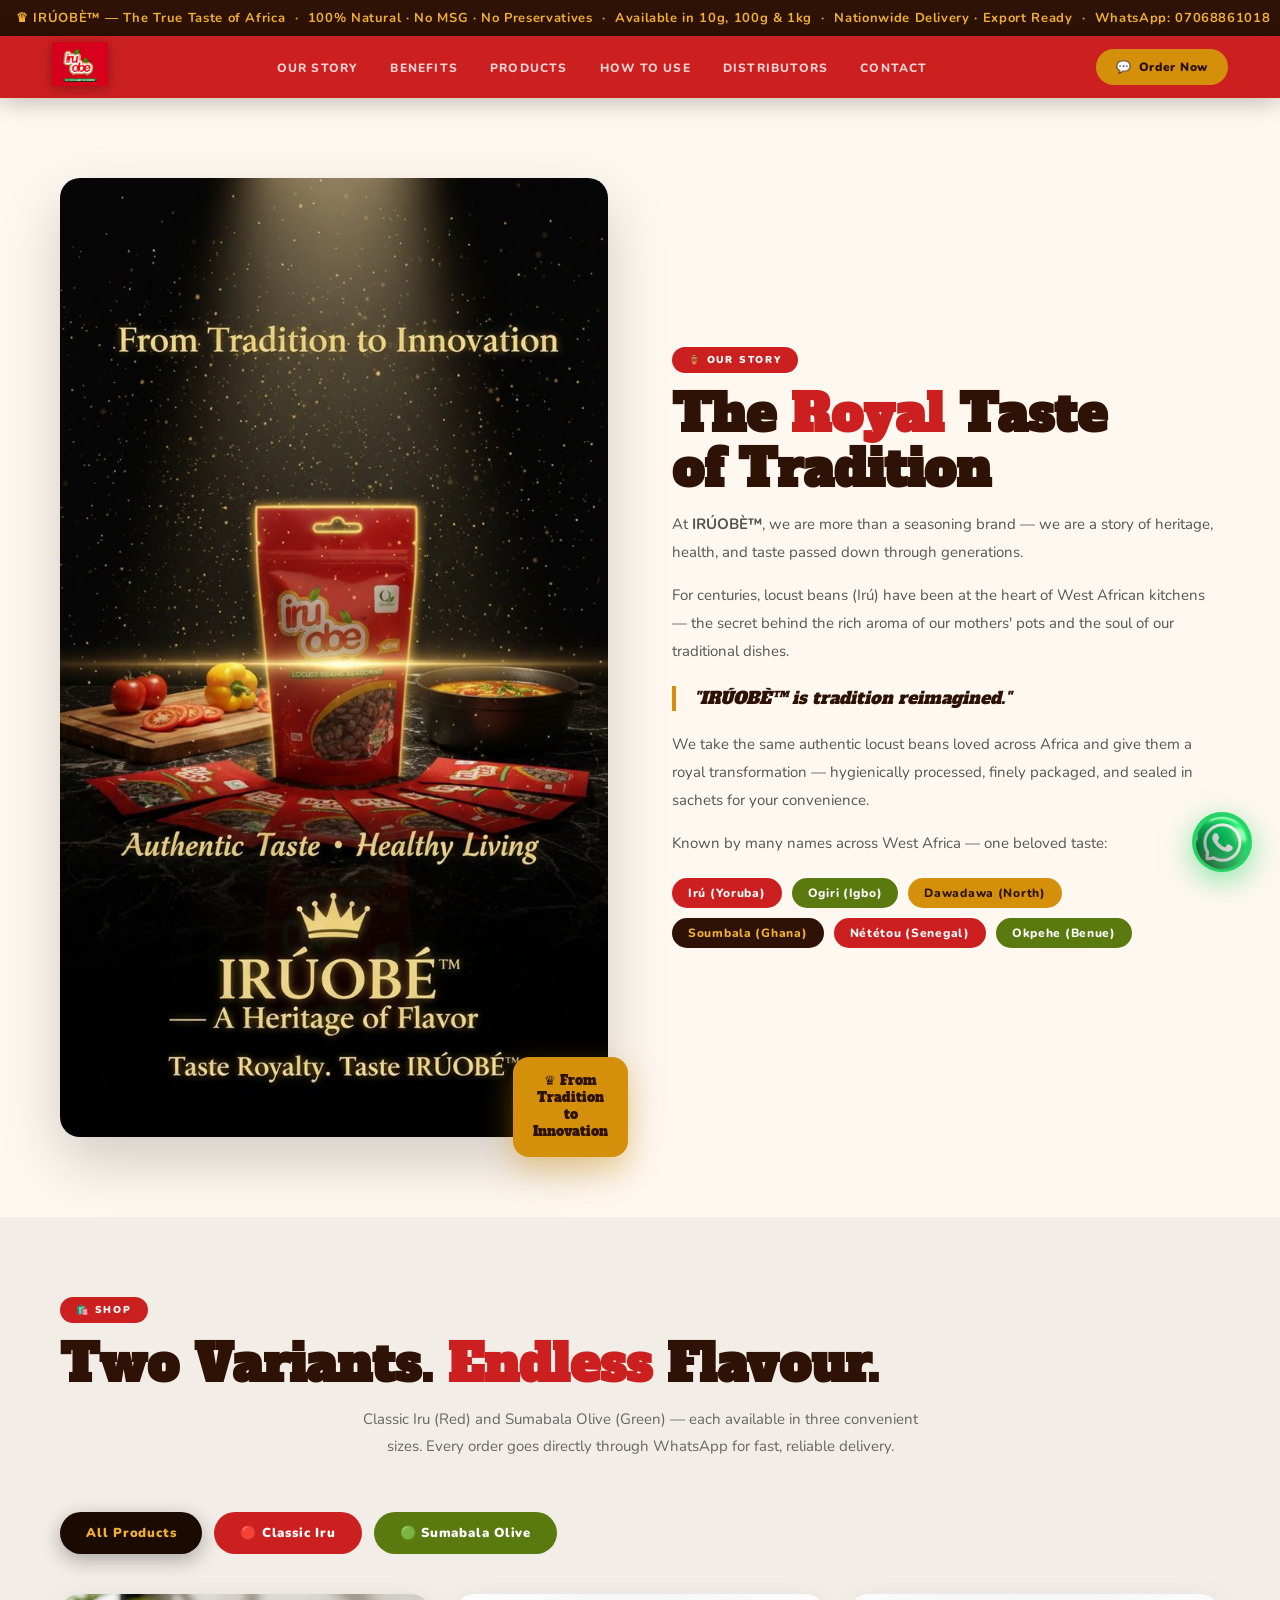
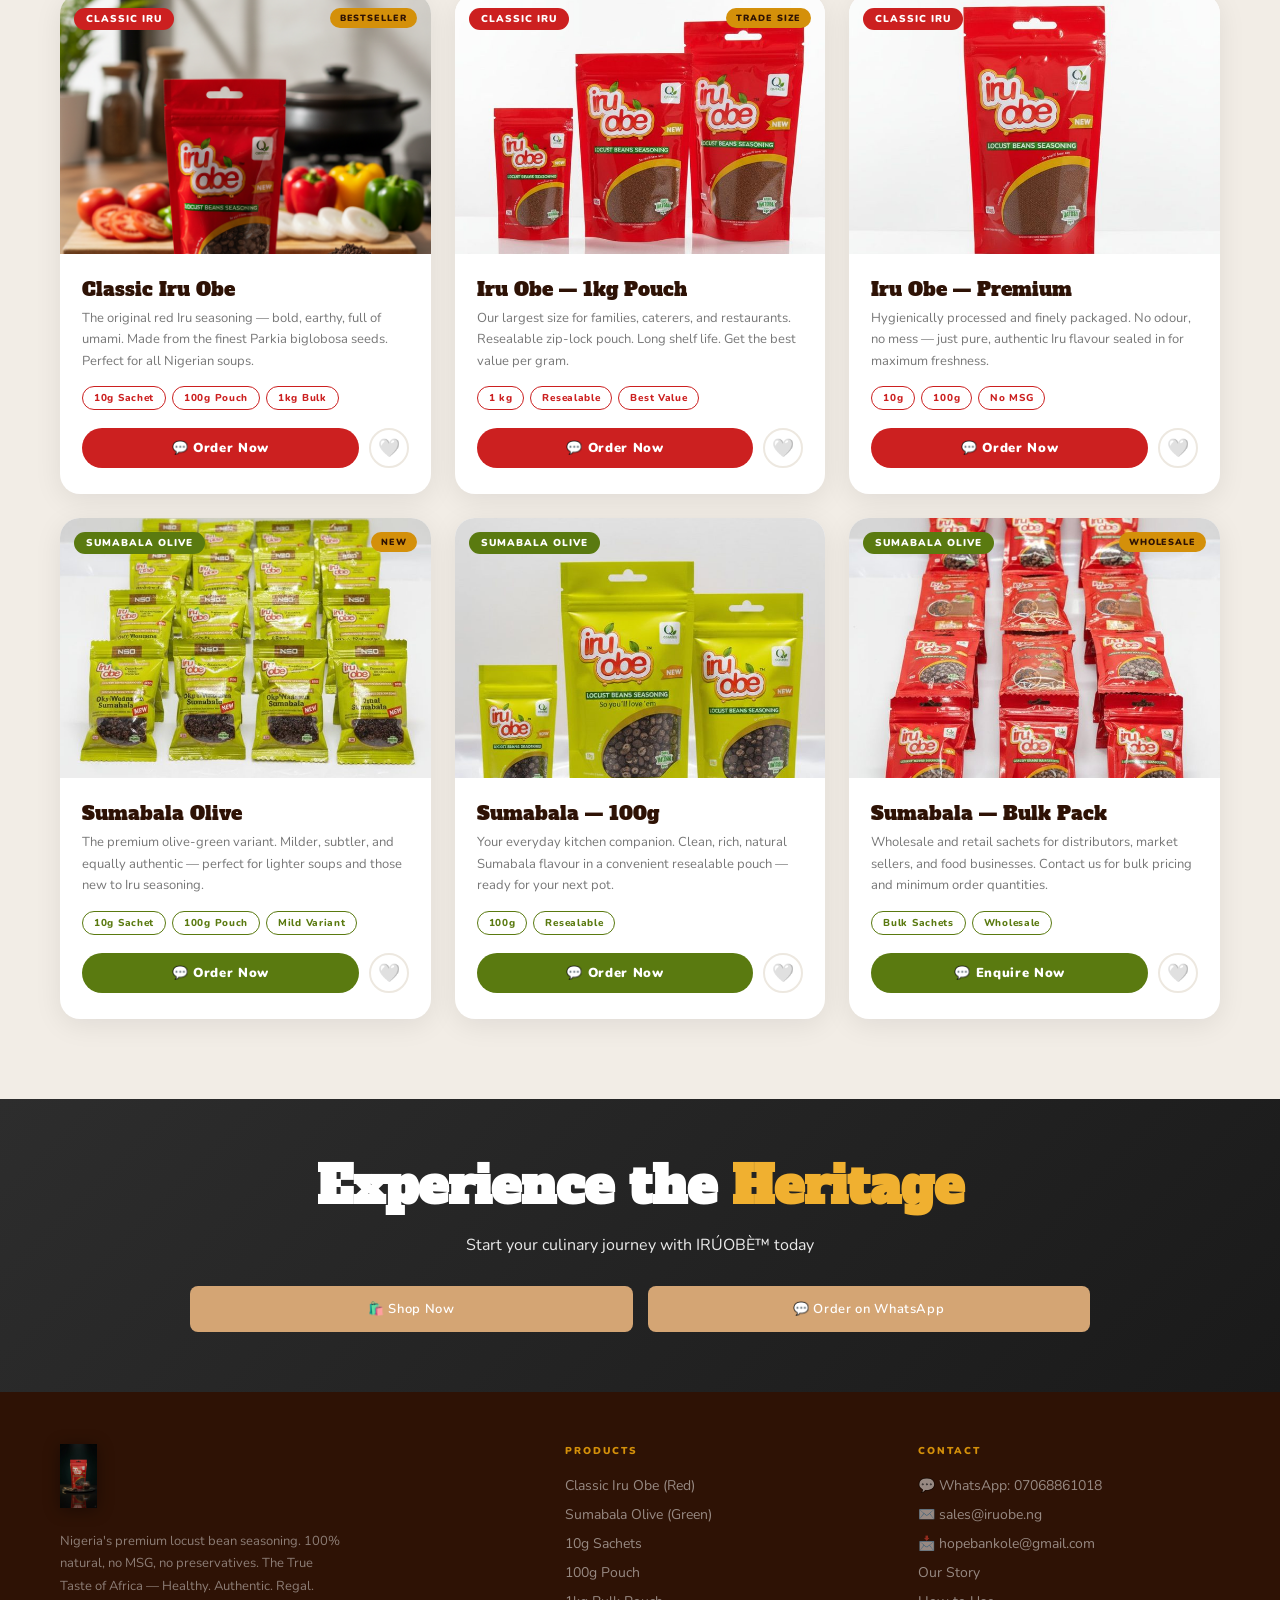
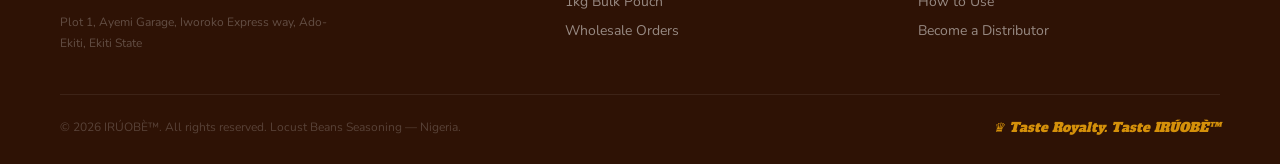
==== commit 1aa2fd41: "Move heritage map to how-to-use page; add shop section to about page" ====
--- a/about.html
+++ b/about.html
@@ -81,45 +81,142 @@
   </div>
 </section>
 
-<!-- HERITAGE MAP -->
-<div class="map-section">
-  <div class="map-inner">
-    <span class="sec-badge" style="background:var(--gold);color:var(--brown);">🌍 Our Heritage</span>
-    <h2 class="sec-title" style="color:white;">One Ingredient. <span style="color:var(--gold-lt);">Many Names.</span></h2>
-    <p class="sec-sub">The locust bean has been at the heart of West African cooking for centuries — known by different names, loved by one continent.</p>
-    <div class="names-map reveal">
-      <div class="name-card nc-1">
-        <div class="nc-lang">Yoruba — Nigeria</div>
-        <div class="nc-name">Irú</div>
-        <div class="nc-region">The foundation of Yoruba soups — ewedu, efo, egusi, and okra</div>
-      </div>
-      <div class="name-card nc-2">
-        <div class="nc-lang">Igbo — Nigeria</div>
-        <div class="nc-name">Ogiri</div>
-        <div class="nc-region">Essential for Ofe Onugbu, Oha, and Nsala soups</div>
-      </div>
-      <div class="name-card nc-3">
-        <div class="nc-lang">Hausa/North — Nigeria & Niger</div>
-        <div class="nc-name">Dawadawa</div>
-        <div class="nc-region">Used in miyan kuka, taushe, and groundnut soup</div>
-      </div>
-      <div class="name-card nc-4">
-        <div class="nc-lang">Ghana & Côte d'Ivoire</div>
-        <div class="nc-name">Soumbala</div>
-        <div class="nc-region">Core ingredient in Ghanaian and Ivorian stews</div>
-      </div>
-      <div class="name-card nc-5">
-        <div class="nc-lang">Senegal & Gambia</div>
-        <div class="nc-name">Nététou</div>
-        <div class="nc-region">Used in thieboudienne and yassa for depth of flavour</div>
-      </div>
-      <div class="name-card nc-6">
-        <div class="nc-lang">Benue / Idoma — Nigeria</div>
-        <div class="nc-name">Okpehe</div>
-        <div class="nc-region">Central to Idoma and Tiv traditional cooking</div>
-      </div>
-    </div>
-    <div class="map-quote reveal">"IRÚOBÈ™ — The Taste That Connects Africa"</div>
+<!-- PRODUCTS -->
+<div id="products" class="products-section">
+  <div class="products-inner">
+    <span class="sec-badge">🛍️ Shop</span>
+    <h2 class="sec-title">Two Variants. <span class="red">Endless</span> Flavour.</h2>
+    <p class="sec-sub">Classic Iru (Red) and Sumabala Olive (Green) — each available in three convenient sizes. Every order goes directly through WhatsApp for fast, reliable delivery.</p>
+    <div class="variant-tabs">
+      <div class="vtab vtab-all active" onclick="filterProds('all',this)">All Products</div>
+      <div class="vtab vtab-red" onclick="filterProds('red',this)">🔴 Classic Iru</div>
+      <div class="vtab vtab-green" onclick="filterProds('green',this)">🟢 Sumabala Olive</div>
+    </div>
+    <div class="products-grid reveal">
+
+      <div class="prod-card" data-v="red">
+        <div class="prod-img-wrap">
+          <img src="media/image 22.png" alt="Classic Iru Obe — All Sizes">
+          <span class="prod-vdot vd-red">Classic Iru</span>
+          <span class="prod-new">BESTSELLER</span>
+        </div>
+        <div class="prod-body">
+          <div class="prod-name">Classic Iru Obe</div>
+          <div class="prod-desc">The original red Iru seasoning — bold, earthy, full of umami. Made from the finest Parkia biglobosa seeds. Perfect for all Nigerian soups.</div>
+          <div class="prod-sizes">
+            <span class="sz sz-r">10g Sachet</span>
+            <span class="sz sz-r">100g Pouch</span>
+            <span class="sz sz-r">1kg Bulk</span>
+          </div>
+          <div class="prod-footer">
+            <a href="https://wa.me/2347068861018?text=Hello%20IRÚOBÈ!%20I%20want%20to%20order%20Classic%20Iru%20Obe%20(Red).%20Please%20send%20me%20pricing%20and%20availability." class="btn-order" target="_blank">💬 Order Now</a>
+            <div class="prod-like" onclick="toggleLike(this)" title="Save">🤍</div>
+          </div>
+        </div>
+      </div>
+
+      <div class="prod-card" data-v="red">
+        <div class="prod-img-wrap">
+          <img src="media/image-2.jpg" alt="Iru Obe 1kg">
+          <span class="prod-vdot vd-red">Classic Iru</span>
+          <span class="prod-new">TRADE SIZE</span>
+        </div>
+        <div class="prod-body">
+          <div class="prod-name">Iru Obe — 1kg Pouch</div>
+          <div class="prod-desc">Our largest size for families, caterers, and restaurants. Resealable zip-lock pouch. Long shelf life. Get the best value per gram.</div>
+          <div class="prod-sizes">
+            <span class="sz sz-r">1 kg</span>
+            <span class="sz sz-r">Resealable</span>
+            <span class="sz sz-r">Best Value</span>
+          </div>
+          <div class="prod-footer">
+            <a href="https://wa.me/2347068861018?text=Hello%20IRÚOBÈ!%20I%20want%20to%20order%20the%201kg%20Iru%20Obe%20pouch.%20Please%20send%20me%20pricing." class="btn-order" target="_blank">💬 Order Now</a>
+            <div class="prod-like" onclick="toggleLike(this)" title="Save">🤍</div>
+          </div>
+        </div>
+      </div>
+
+      <div class="prod-card" data-v="red">
+        <div class="prod-img-wrap">
+          <img src="media/image-4.jpg" alt="Iru Obe — Premium Hero">
+          <span class="prod-vdot vd-red">Classic Iru</span>
+        </div>
+        <div class="prod-body">
+          <div class="prod-name">Iru Obe — Premium</div>
+          <div class="prod-desc">Hygienically processed and finely packaged. No odour, no mess — just pure, authentic Iru flavour sealed in for maximum freshness.</div>
+          <div class="prod-sizes">
+            <span class="sz sz-r">10g</span>
+            <span class="sz sz-r">100g</span>
+            <span class="sz sz-r">No MSG</span>
+          </div>
+          <div class="prod-footer">
+            <a href="https://wa.me/2347068861018?text=Hello%20IRÚOBÈ!%20I%20want%20to%20order%20Iru%20Obe%20seasoning.%20Please%20send%20me%20your%20full%20price%20list." class="btn-order" target="_blank">💬 Order Now</a>
+            <div class="prod-like" onclick="toggleLike(this)" title="Save">🤍</div>
+          </div>
+        </div>
+      </div>
+
+      <div class="prod-card" data-v="green">
+        <div class="prod-img-wrap">
+          <img src="media/image-9.jpg" alt="Sumabala Olive — 3 sizes">
+          <span class="prod-vdot vd-green">Sumabala Olive</span>
+          <span class="prod-new">NEW</span>
+        </div>
+        <div class="prod-body">
+          <div class="prod-name">Sumabala Olive</div>
+          <div class="prod-desc">The premium olive-green variant. Milder, subtler, and equally authentic — perfect for lighter soups and those new to Iru seasoning.</div>
+          <div class="prod-sizes">
+            <span class="sz sz-g">10g Sachet</span>
+            <span class="sz sz-g">100g Pouch</span>
+            <span class="sz sz-g">Mild Variant</span>
+          </div>
+          <div class="prod-footer">
+            <a href="https://wa.me/2347068861018?text=Hello%20IRÚOBÈ!%20I%20want%20to%20order%20Sumabala%20Olive%20(Green).%20Please%20send%20me%20pricing." class="btn-order grn" target="_blank">💬 Order Now</a>
+            <div class="prod-like" onclick="toggleLike(this)" title="Save">🤍</div>
+          </div>
+        </div>
+      </div>
+
+      <div class="prod-card" data-v="green">
+        <div class="prod-img-wrap">
+          <img src="media/image-7.jpg" alt="Sumabala Olive Single">
+          <span class="prod-vdot vd-green">Sumabala Olive</span>
+        </div>
+        <div class="prod-body">
+          <div class="prod-name">Sumabala — 100g</div>
+          <div class="prod-desc">Your everyday kitchen companion. Clean, rich, natural Sumabala flavour in a convenient resealable pouch — ready for your next pot.</div>
+          <div class="prod-sizes">
+            <span class="sz sz-g">100g</span>
+            <span class="sz sz-g">Resealable</span>
+          </div>
+          <div class="prod-footer">
+            <a href="https://wa.me/2347068861018?text=Hello%20IRÚOBÈ!%20I%20want%20to%20order%20the%20100g%20Sumabala%20Olive.%20Please%20send%20me%20pricing." class="btn-order grn" target="_blank">💬 Order Now</a>
+            <div class="prod-like" onclick="toggleLike(this)" title="Save">🤍</div>
+          </div>
+        </div>
+      </div>
+
+      <div class="prod-card" data-v="green">
+        <div class="prod-img-wrap">
+          <img src="media/image-16.jpg" alt="Sumabala Bulk">
+          <span class="prod-vdot vd-green">Sumabala Olive</span>
+          <span class="prod-new">WHOLESALE</span>
+        </div>
+        <div class="prod-body">
+          <div class="prod-name">Sumabala — Bulk Pack</div>
+          <div class="prod-desc">Wholesale and retail sachets for distributors, market sellers, and food businesses. Contact us for bulk pricing and minimum order quantities.</div>
+          <div class="prod-sizes">
+            <span class="sz sz-g">Bulk Sachets</span>
+            <span class="sz sz-g">Wholesale</span>
+          </div>
+          <div class="prod-footer">
+            <a href="https://wa.me/2347068861018?text=Hello%20IRÚOBÈ!%20I%20am%20interested%20in%20wholesale%2Fbulk%20Sumabala%20Olive%20sachets.%20Please%20send%20me%20bulk%20pricing." class="btn-order grn" target="_blank">💬 Enquire Now</a>
+            <div class="prod-like" onclick="toggleLike(this)" title="Save">🤍</div>
+          </div>
+        </div>
+      </div>
+
+    </div>
   </div>
 </div>
 
@@ -178,6 +275,21 @@
   document.getElementById('mobileMenu').classList.toggle('open');
 }
 
+// ── PRODUCT FILTER ──
+function filterProds(v, btn){
+  document.querySelectorAll('.vtab').forEach(t=>t.classList.remove('active'));
+  btn.classList.add('active');
+  document.querySelectorAll('.prod-card').forEach(c=>{
+    c.style.display = (v==='all'||c.dataset.v===v) ? '' : 'none';
+  });
+}
+
+// ── WISHLIST ──
+function toggleLike(el){
+  el.classList.toggle('liked');
+  el.textContent = el.classList.contains('liked') ? '❤️' : '🤍';
+}
+
 // ── SCROLL REVEAL ──
 const obs = new IntersectionObserver((entries)=>{
   entries.forEach(e=>{ if(e.isIntersecting) e.target.classList.add('visible'); });
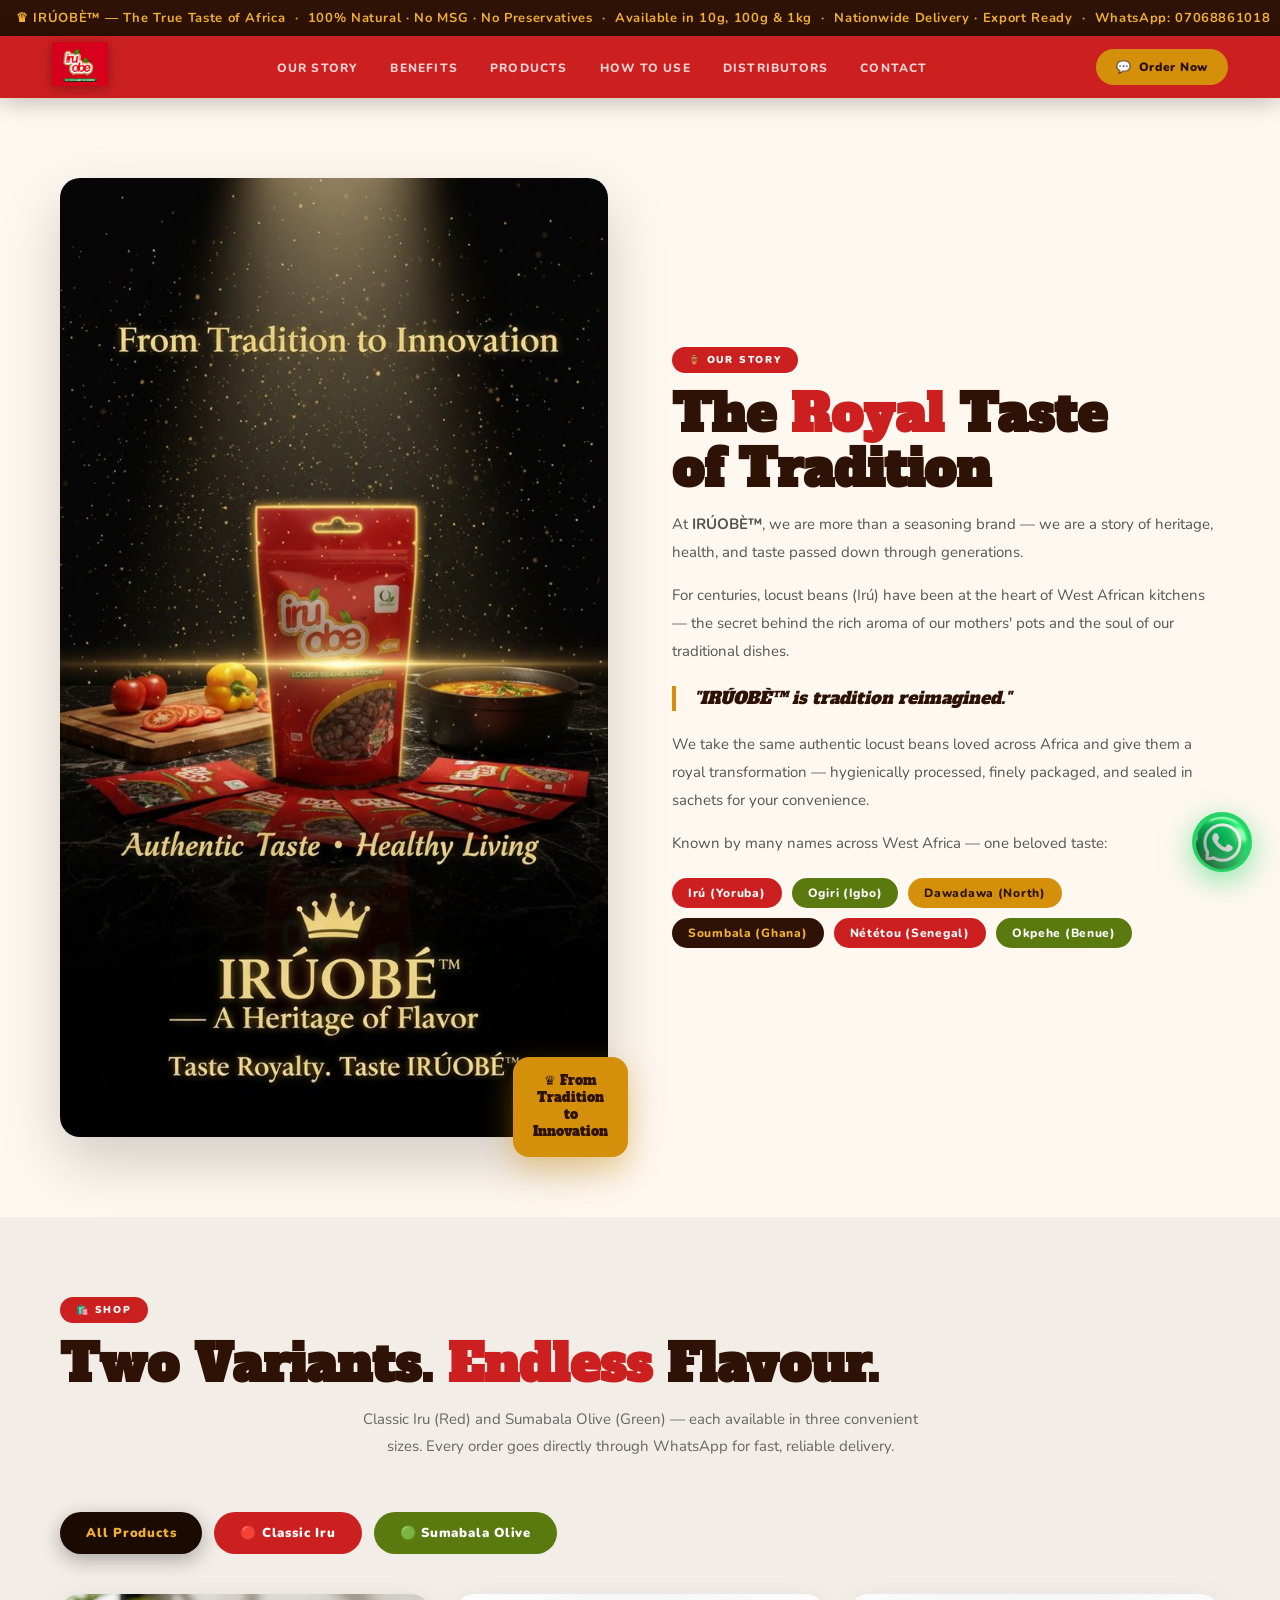
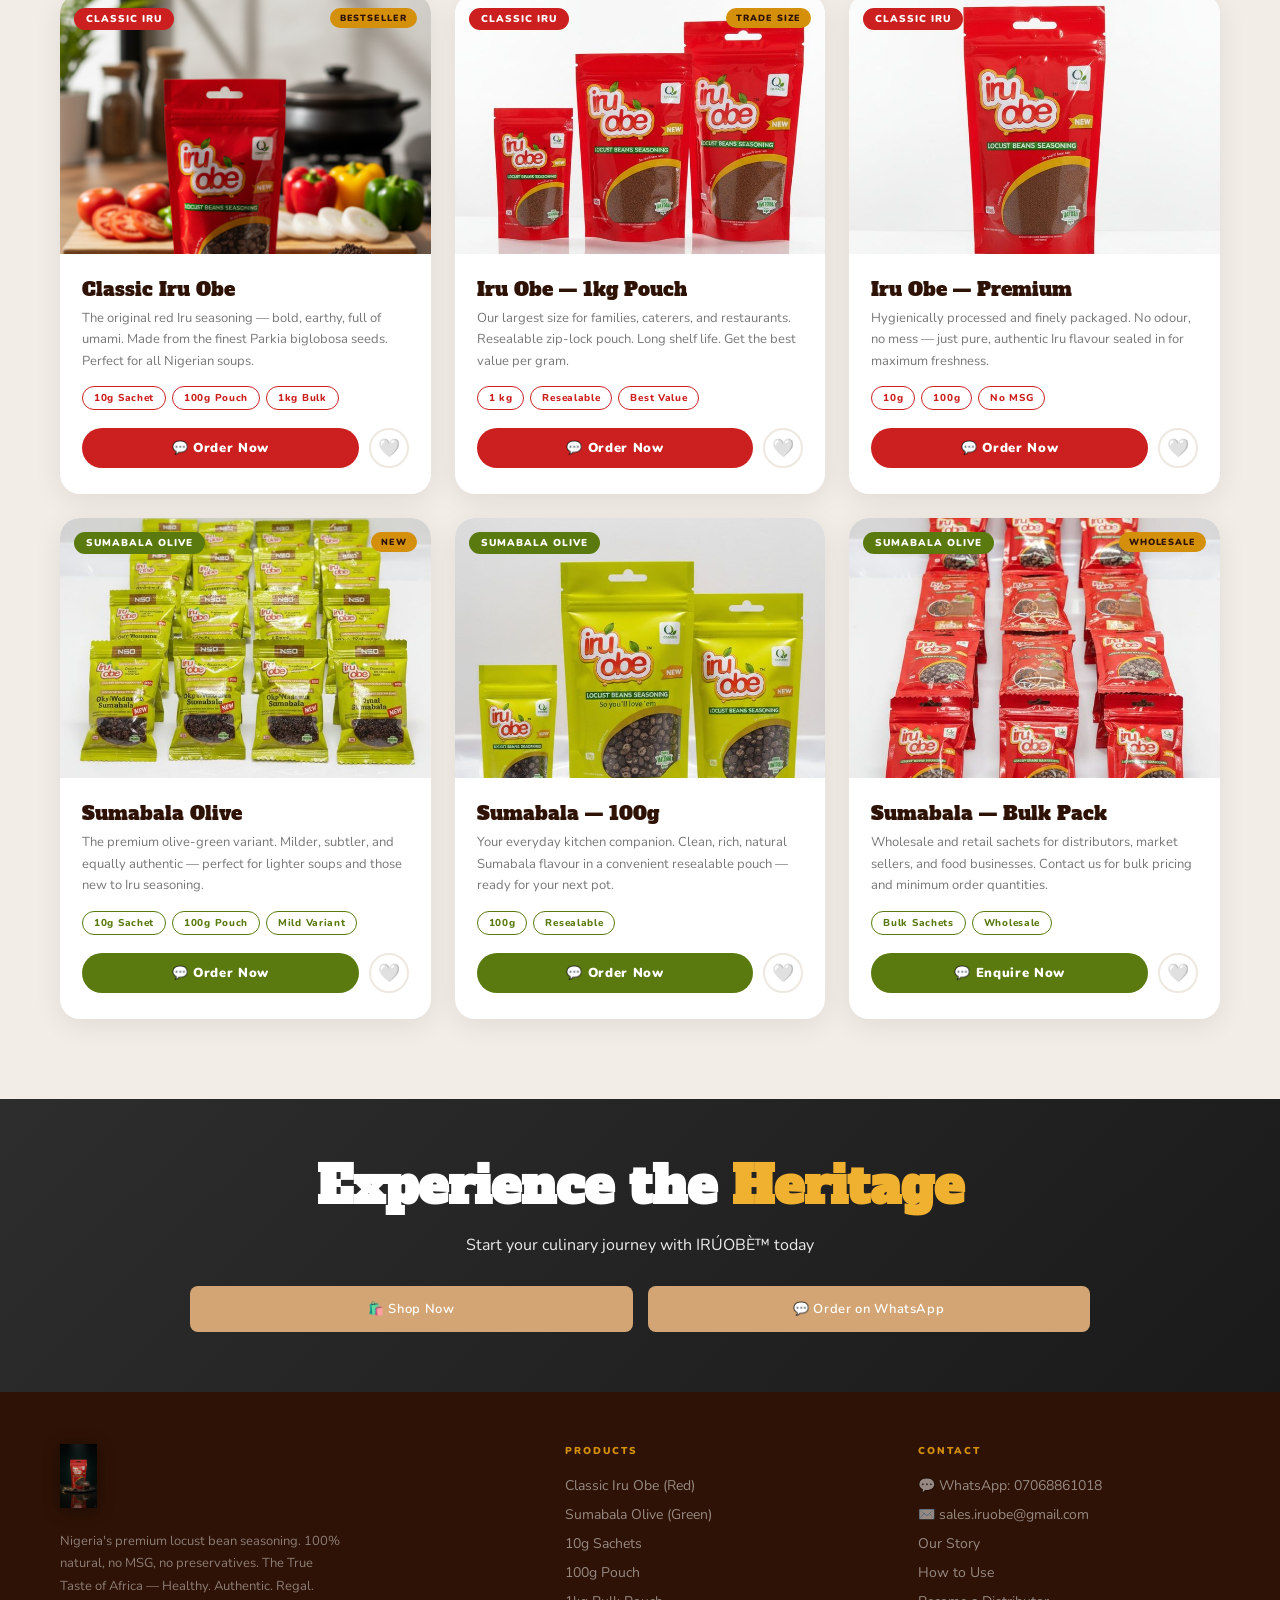
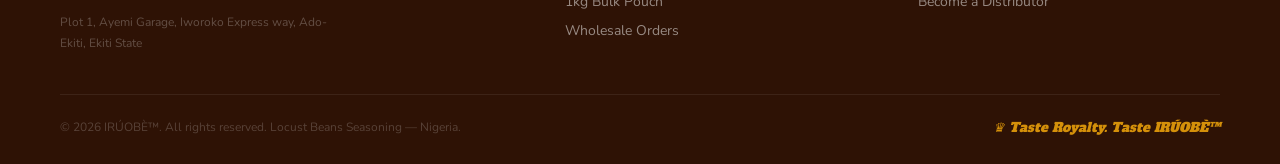
==== commit 9c7b72d7: "Remove hopebankole email; update sales email to sales.iruobe@gmail.com across all pages" ====
--- a/about.html
+++ b/about.html
@@ -256,8 +256,7 @@
     <div class="footer-col">
       <h4>Contact</h4>
       <a href="https://wa.me/2347068861018">💬 WhatsApp: 07068861018</a>
-      <a href="mailto:sales@iruobe.ng">✉️ sales@iruobe.ng</a>
-      <a href="mailto:hopebankole@gmail.com">📩 hopebankole@gmail.com</a>
+      <a href="mailto:sales.iruobe@gmail.com">✉️ sales.iruobe@gmail.com</a>
       <a href="about.html">Our Story</a>
       <a href="how-to-use.html">How to Use</a>
       <a href="partners.html">Become a Distributor</a>
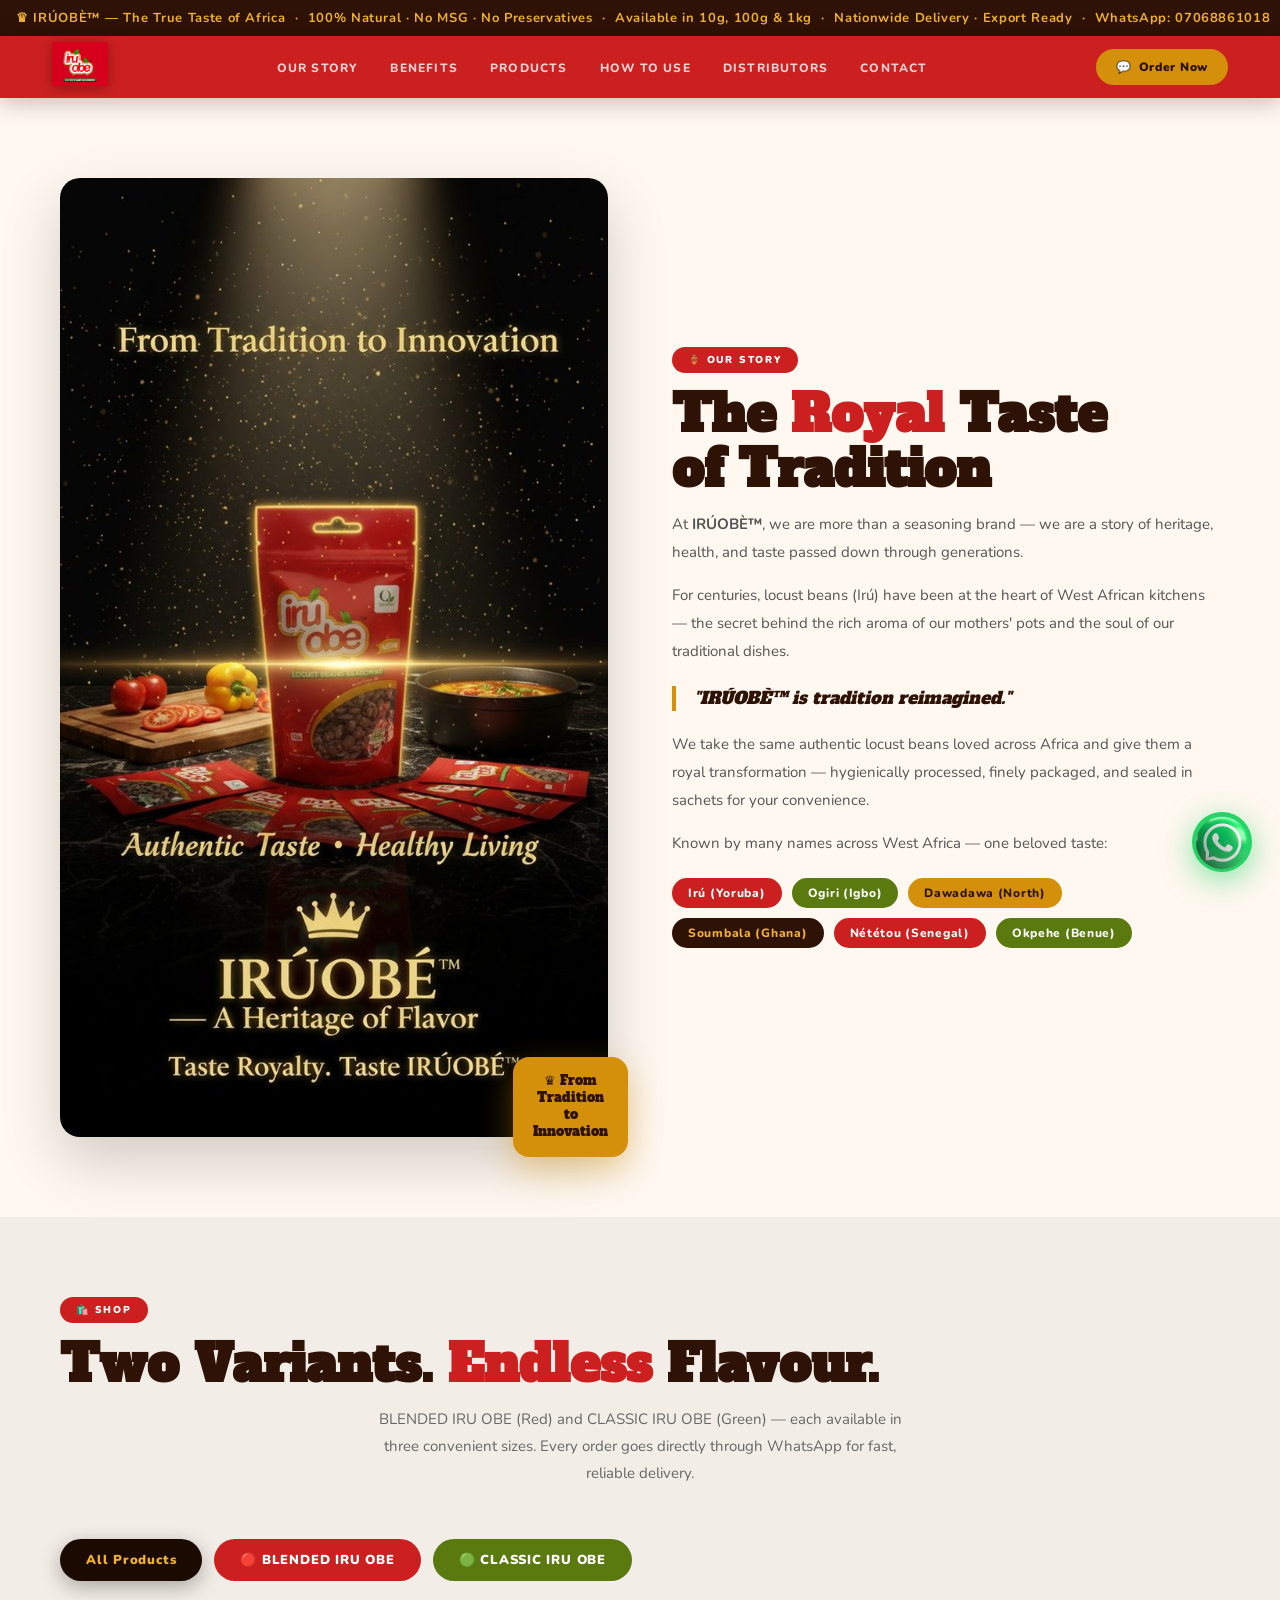
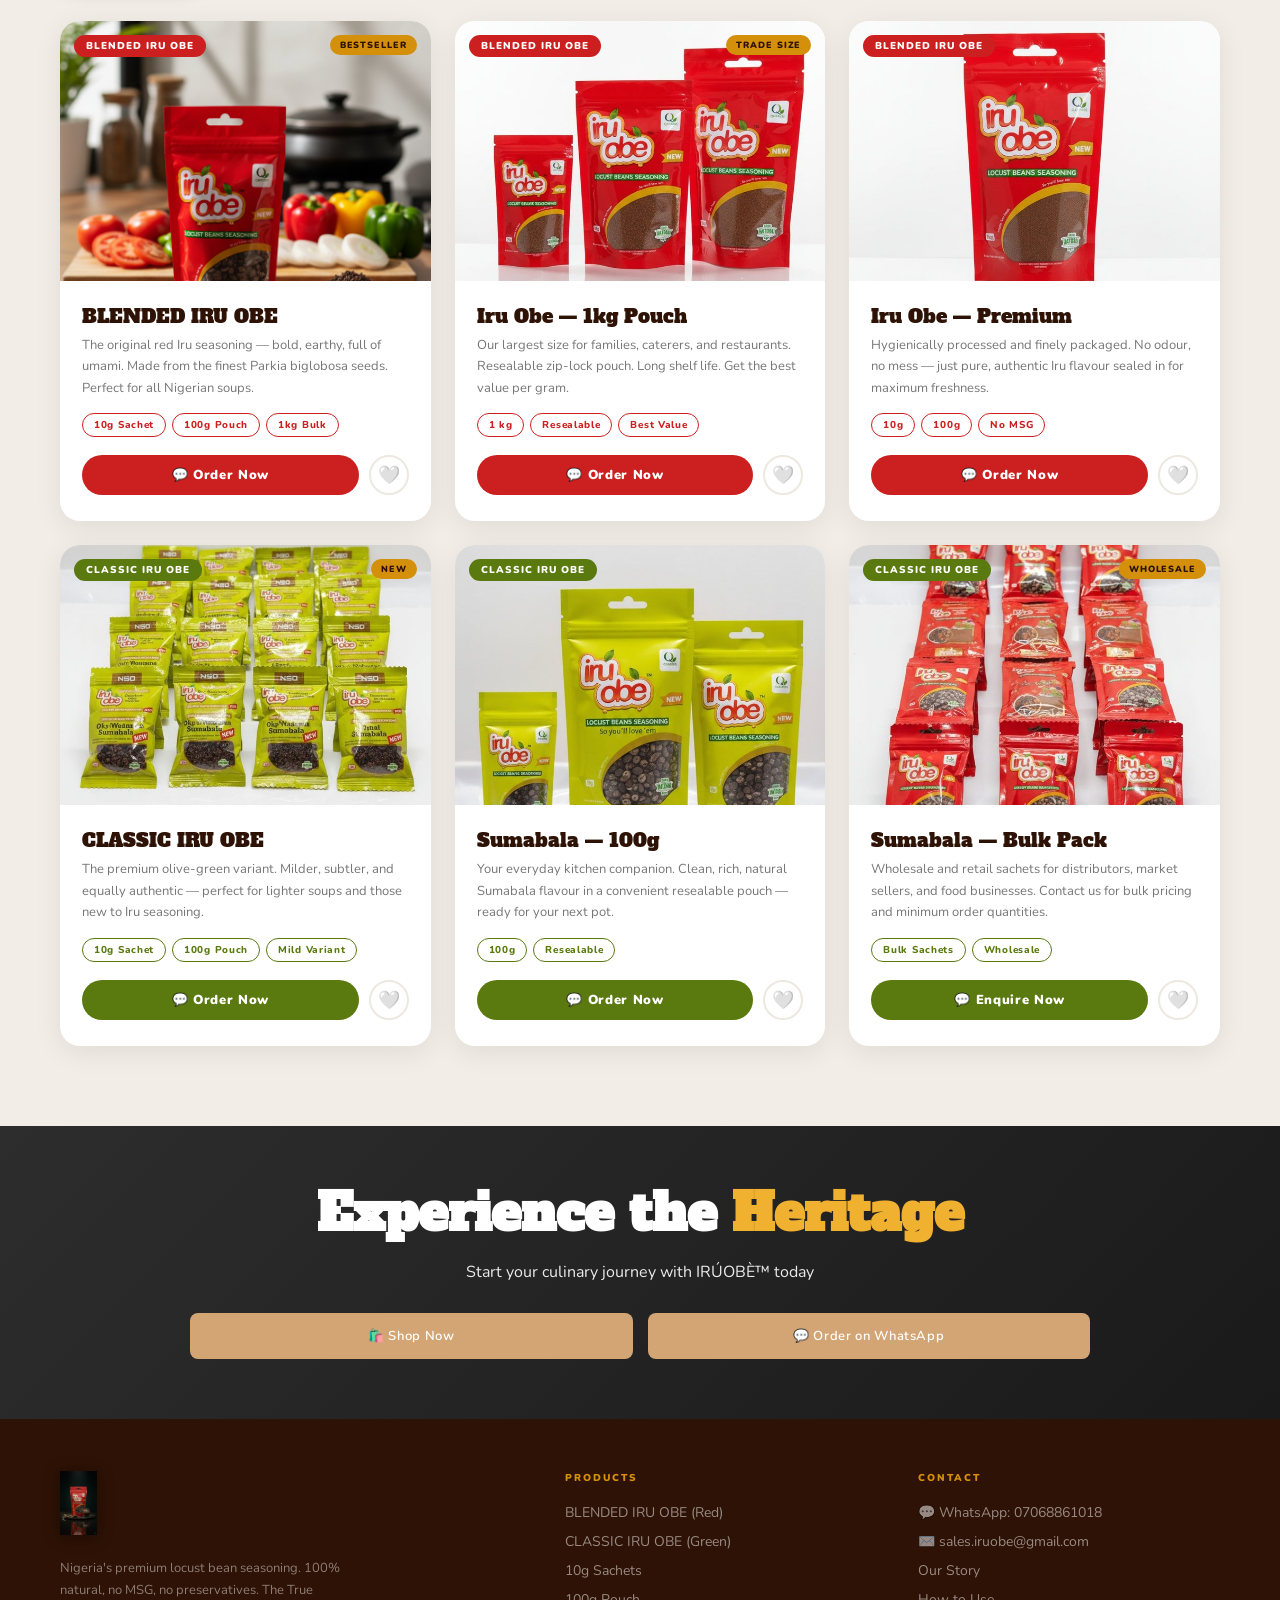
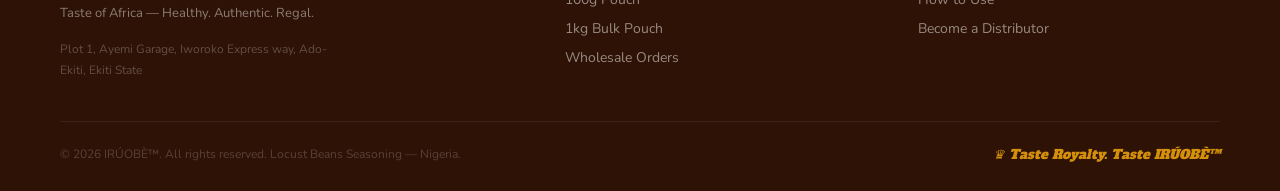
==== commit af7807a8: "Rename products: Classic Iru Obe -> BLENDED IRU OBE, Sumabala Olive -> CLASSIC IRU OBE" ====
--- a/about.html
+++ b/about.html
@@ -86,22 +86,22 @@
   <div class="products-inner">
     <span class="sec-badge">🛍️ Shop</span>
     <h2 class="sec-title">Two Variants. <span class="red">Endless</span> Flavour.</h2>
-    <p class="sec-sub">Classic Iru (Red) and Sumabala Olive (Green) — each available in three convenient sizes. Every order goes directly through WhatsApp for fast, reliable delivery.</p>
+    <p class="sec-sub">BLENDED IRU OBE (Red) and CLASSIC IRU OBE (Green) — each available in three convenient sizes. Every order goes directly through WhatsApp for fast, reliable delivery.</p>
     <div class="variant-tabs">
       <div class="vtab vtab-all active" onclick="filterProds('all',this)">All Products</div>
-      <div class="vtab vtab-red" onclick="filterProds('red',this)">🔴 Classic Iru</div>
-      <div class="vtab vtab-green" onclick="filterProds('green',this)">🟢 Sumabala Olive</div>
+      <div class="vtab vtab-red" onclick="filterProds('red',this)">🔴 BLENDED IRU OBE</div>
+      <div class="vtab vtab-green" onclick="filterProds('green',this)">🟢 CLASSIC IRU OBE</div>
     </div>
     <div class="products-grid reveal">
 
       <div class="prod-card" data-v="red">
         <div class="prod-img-wrap">
-          <img src="media/image 22.png" alt="Classic Iru Obe — All Sizes">
-          <span class="prod-vdot vd-red">Classic Iru</span>
+          <img src="media/image 22.png" alt="BLENDED IRU OBE — All Sizes">
+          <span class="prod-vdot vd-red">BLENDED IRU OBE</span>
           <span class="prod-new">BESTSELLER</span>
         </div>
         <div class="prod-body">
-          <div class="prod-name">Classic Iru Obe</div>
+          <div class="prod-name">BLENDED IRU OBE</div>
           <div class="prod-desc">The original red Iru seasoning — bold, earthy, full of umami. Made from the finest Parkia biglobosa seeds. Perfect for all Nigerian soups.</div>
           <div class="prod-sizes">
             <span class="sz sz-r">10g Sachet</span>
@@ -118,7 +118,7 @@
       <div class="prod-card" data-v="red">
         <div class="prod-img-wrap">
           <img src="media/image-2.jpg" alt="Iru Obe 1kg">
-          <span class="prod-vdot vd-red">Classic Iru</span>
+          <span class="prod-vdot vd-red">BLENDED IRU OBE</span>
           <span class="prod-new">TRADE SIZE</span>
         </div>
         <div class="prod-body">
@@ -139,7 +139,7 @@
       <div class="prod-card" data-v="red">
         <div class="prod-img-wrap">
           <img src="media/image-4.jpg" alt="Iru Obe — Premium Hero">
-          <span class="prod-vdot vd-red">Classic Iru</span>
+          <span class="prod-vdot vd-red">BLENDED IRU OBE</span>
         </div>
         <div class="prod-body">
           <div class="prod-name">Iru Obe — Premium</div>
@@ -158,12 +158,12 @@
 
       <div class="prod-card" data-v="green">
         <div class="prod-img-wrap">
-          <img src="media/image-9.jpg" alt="Sumabala Olive — 3 sizes">
-          <span class="prod-vdot vd-green">Sumabala Olive</span>
+          <img src="media/image-9.jpg" alt="CLASSIC IRU OBE — 3 sizes">
+          <span class="prod-vdot vd-green">CLASSIC IRU OBE</span>
           <span class="prod-new">NEW</span>
         </div>
         <div class="prod-body">
-          <div class="prod-name">Sumabala Olive</div>
+          <div class="prod-name">CLASSIC IRU OBE</div>
           <div class="prod-desc">The premium olive-green variant. Milder, subtler, and equally authentic — perfect for lighter soups and those new to Iru seasoning.</div>
           <div class="prod-sizes">
             <span class="sz sz-g">10g Sachet</span>
@@ -179,8 +179,8 @@
 
       <div class="prod-card" data-v="green">
         <div class="prod-img-wrap">
-          <img src="media/image-7.jpg" alt="Sumabala Olive Single">
-          <span class="prod-vdot vd-green">Sumabala Olive</span>
+          <img src="media/image-7.jpg" alt="CLASSIC IRU OBE Single">
+          <span class="prod-vdot vd-green">CLASSIC IRU OBE</span>
         </div>
         <div class="prod-body">
           <div class="prod-name">Sumabala — 100g</div>
@@ -199,7 +199,7 @@
       <div class="prod-card" data-v="green">
         <div class="prod-img-wrap">
           <img src="media/image-16.jpg" alt="Sumabala Bulk">
-          <span class="prod-vdot vd-green">Sumabala Olive</span>
+          <span class="prod-vdot vd-green">CLASSIC IRU OBE</span>
           <span class="prod-new">WHOLESALE</span>
         </div>
         <div class="prod-body">
@@ -246,8 +246,8 @@
     </div>
     <div class="footer-col">
       <h4>Products</h4>
-      <a href="products.html">Classic Iru Obe (Red)</a>
-      <a href="products.html">Sumabala Olive (Green)</a>
+      <a href="products.html">BLENDED IRU OBE (Red)</a>
+      <a href="products.html">CLASSIC IRU OBE (Green)</a>
       <a href="products.html">10g Sachets</a>
       <a href="products.html">100g Pouch</a>
       <a href="products.html">1kg Bulk Pouch</a>
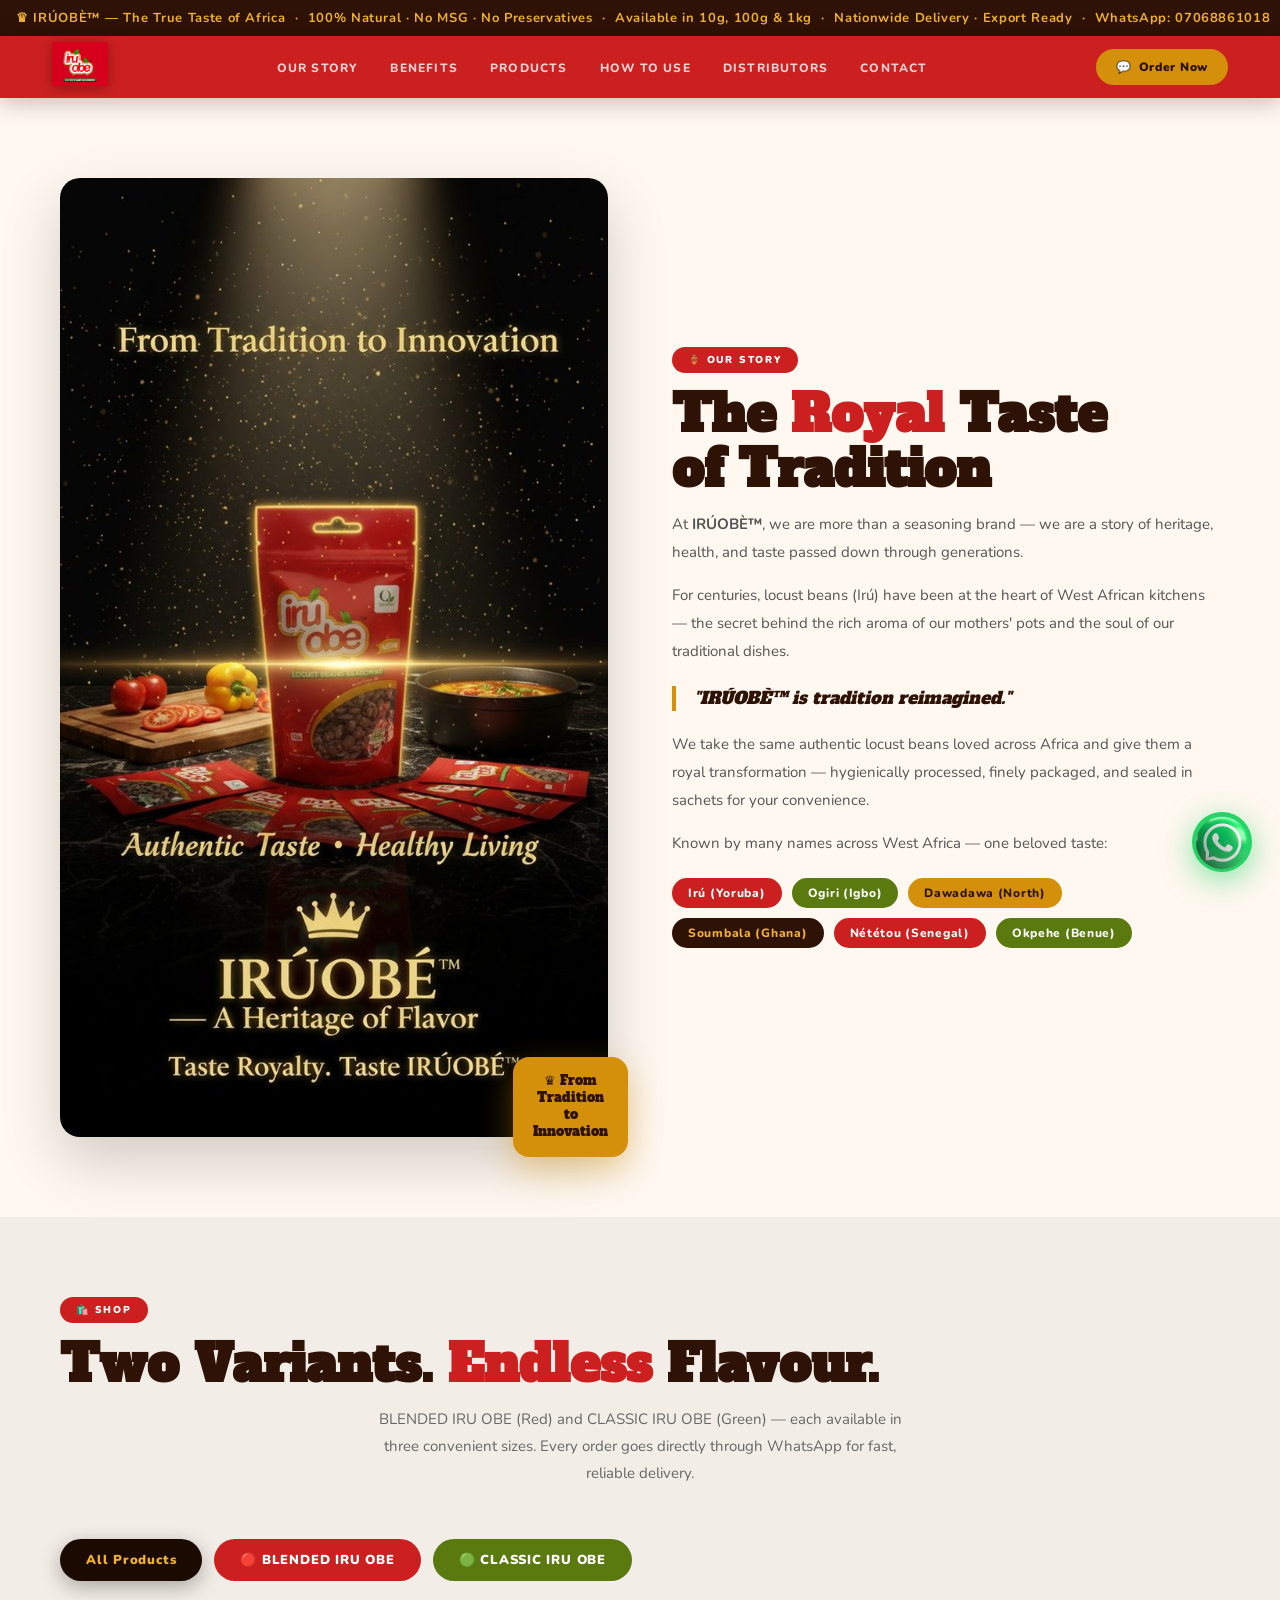
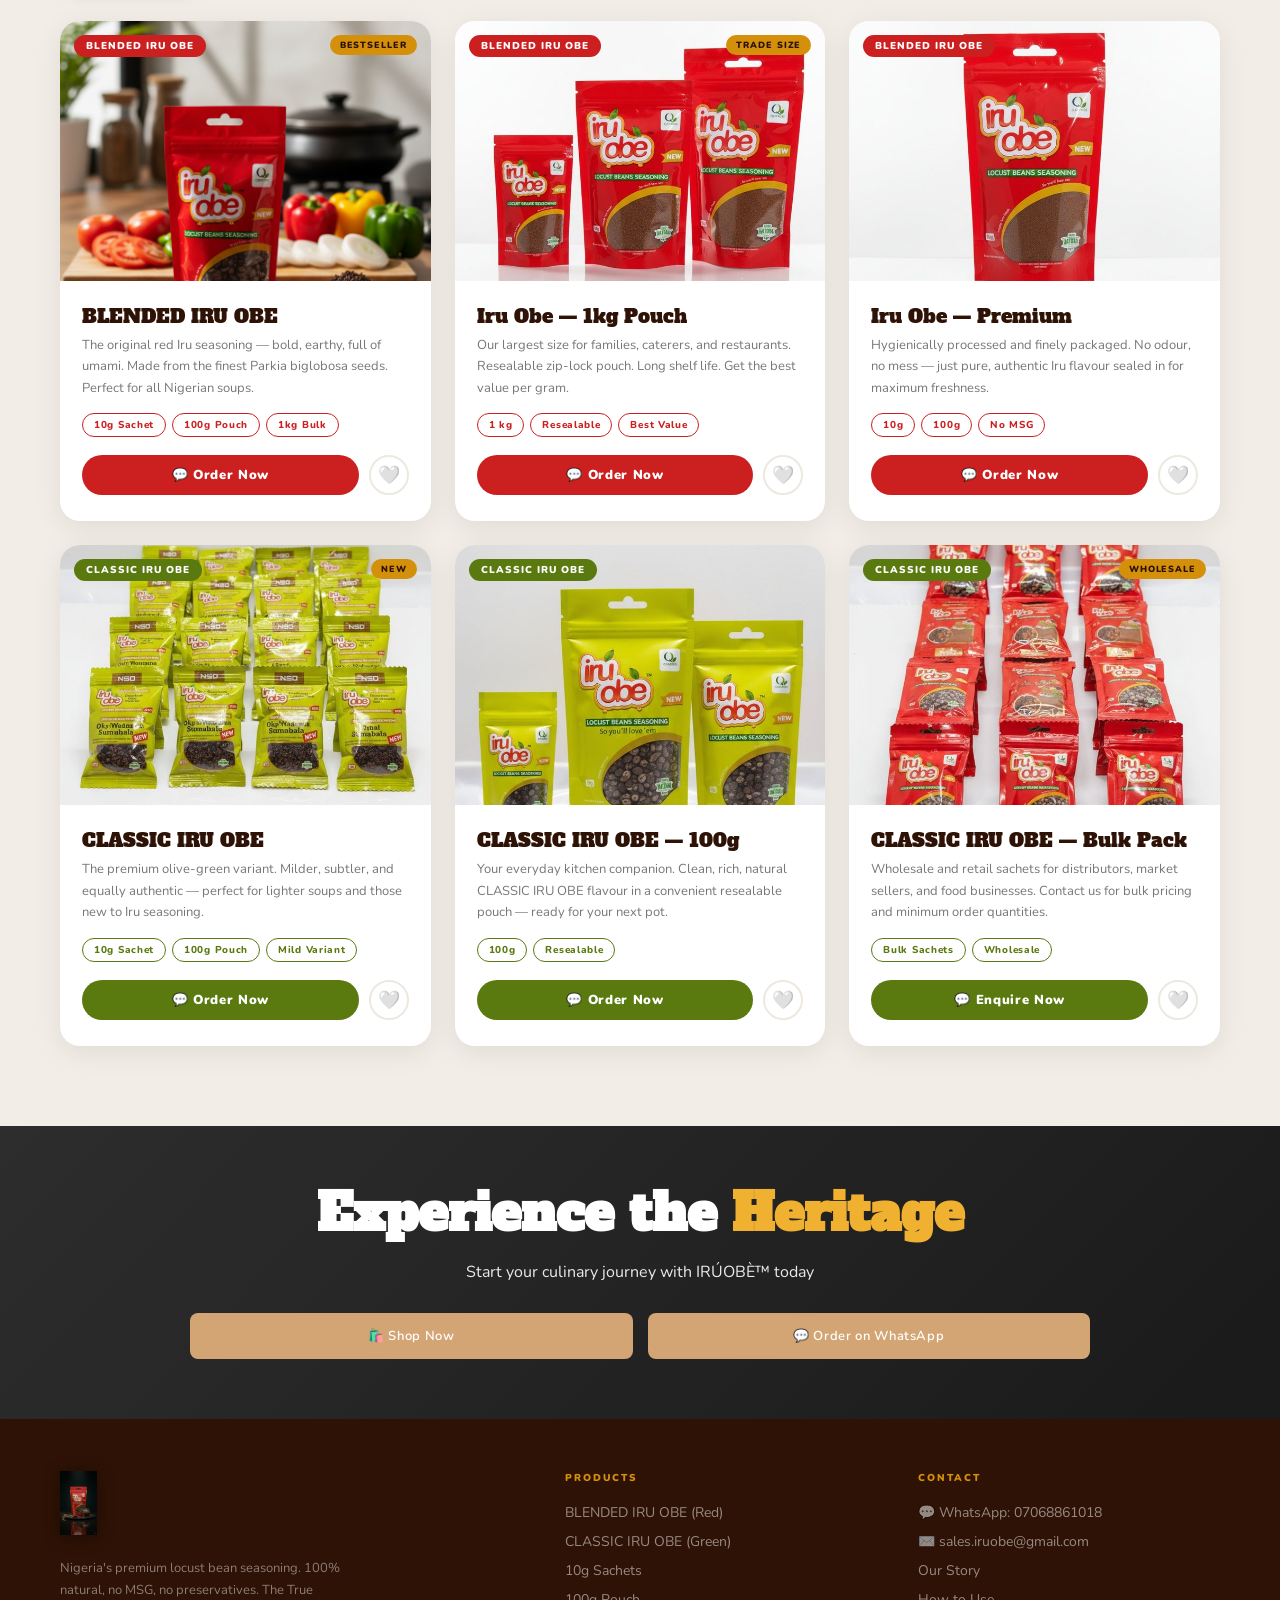
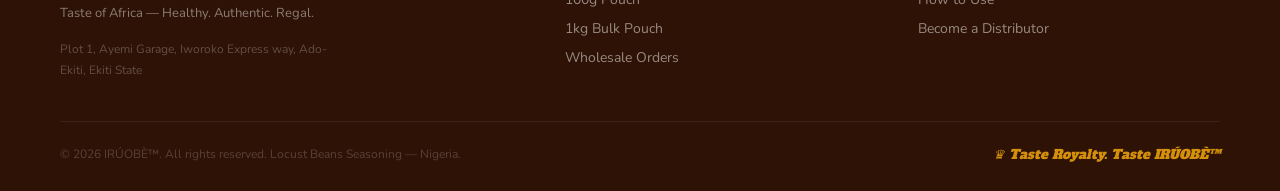
==== commit 975b5165: "Replace all remaining Sumabala references with CLASSIC IRU OBE" ====
--- a/about.html
+++ b/about.html
@@ -171,7 +171,7 @@
             <span class="sz sz-g">Mild Variant</span>
           </div>
           <div class="prod-footer">
-            <a href="https://wa.me/2347068861018?text=Hello%20IRÚOBÈ!%20I%20want%20to%20order%20Sumabala%20Olive%20(Green).%20Please%20send%20me%20pricing." class="btn-order grn" target="_blank">💬 Order Now</a>
+            <a href="https://wa.me/2347068861018?text=Hello%20IRÚOBÈ!%20I%20want%20to%20order%20CLASSIC IRU OBE%20Olive%20(Green).%20Please%20send%20me%20pricing." class="btn-order grn" target="_blank">💬 Order Now</a>
             <div class="prod-like" onclick="toggleLike(this)" title="Save">🤍</div>
           </div>
         </div>
@@ -183,14 +183,14 @@
           <span class="prod-vdot vd-green">CLASSIC IRU OBE</span>
         </div>
         <div class="prod-body">
-          <div class="prod-name">Sumabala — 100g</div>
-          <div class="prod-desc">Your everyday kitchen companion. Clean, rich, natural Sumabala flavour in a convenient resealable pouch — ready for your next pot.</div>
+          <div class="prod-name">CLASSIC IRU OBE — 100g</div>
+          <div class="prod-desc">Your everyday kitchen companion. Clean, rich, natural CLASSIC IRU OBE flavour in a convenient resealable pouch — ready for your next pot.</div>
           <div class="prod-sizes">
             <span class="sz sz-g">100g</span>
             <span class="sz sz-g">Resealable</span>
           </div>
           <div class="prod-footer">
-            <a href="https://wa.me/2347068861018?text=Hello%20IRÚOBÈ!%20I%20want%20to%20order%20the%20100g%20Sumabala%20Olive.%20Please%20send%20me%20pricing." class="btn-order grn" target="_blank">💬 Order Now</a>
+            <a href="https://wa.me/2347068861018?text=Hello%20IRÚOBÈ!%20I%20want%20to%20order%20the%20100g%20CLASSIC IRU OBE%20Olive.%20Please%20send%20me%20pricing." class="btn-order grn" target="_blank">💬 Order Now</a>
             <div class="prod-like" onclick="toggleLike(this)" title="Save">🤍</div>
           </div>
         </div>
@@ -198,19 +198,19 @@
 
       <div class="prod-card" data-v="green">
         <div class="prod-img-wrap">
-          <img src="media/image-16.jpg" alt="Sumabala Bulk">
+          <img src="media/image-16.jpg" alt="CLASSIC IRU OBE Bulk">
           <span class="prod-vdot vd-green">CLASSIC IRU OBE</span>
           <span class="prod-new">WHOLESALE</span>
         </div>
         <div class="prod-body">
-          <div class="prod-name">Sumabala — Bulk Pack</div>
+          <div class="prod-name">CLASSIC IRU OBE — Bulk Pack</div>
           <div class="prod-desc">Wholesale and retail sachets for distributors, market sellers, and food businesses. Contact us for bulk pricing and minimum order quantities.</div>
           <div class="prod-sizes">
             <span class="sz sz-g">Bulk Sachets</span>
             <span class="sz sz-g">Wholesale</span>
           </div>
           <div class="prod-footer">
-            <a href="https://wa.me/2347068861018?text=Hello%20IRÚOBÈ!%20I%20am%20interested%20in%20wholesale%2Fbulk%20Sumabala%20Olive%20sachets.%20Please%20send%20me%20bulk%20pricing." class="btn-order grn" target="_blank">💬 Enquire Now</a>
+            <a href="https://wa.me/2347068861018?text=Hello%20IRÚOBÈ!%20I%20am%20interested%20in%20wholesale%2Fbulk%20CLASSIC IRU OBE%20Olive%20sachets.%20Please%20send%20me%20bulk%20pricing." class="btn-order grn" target="_blank">💬 Enquire Now</a>
             <div class="prod-like" onclick="toggleLike(this)" title="Save">🤍</div>
           </div>
         </div>
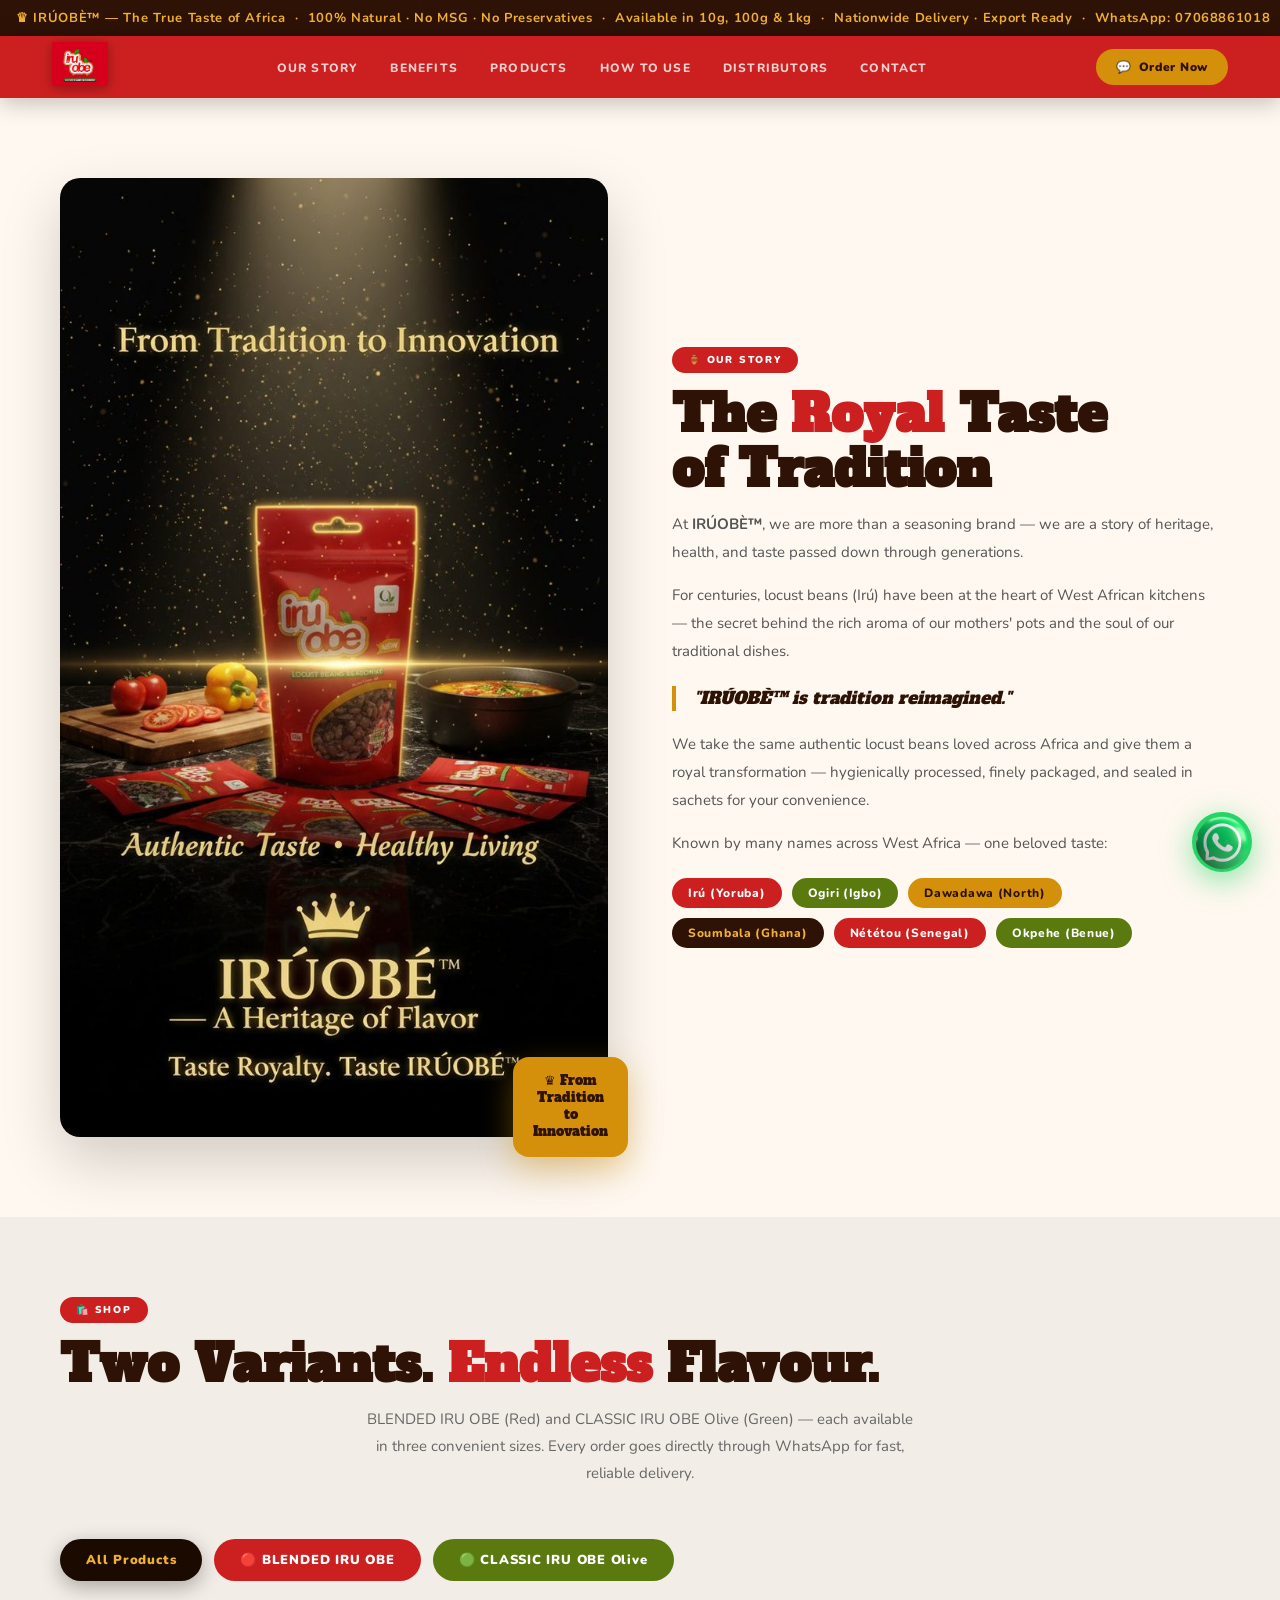
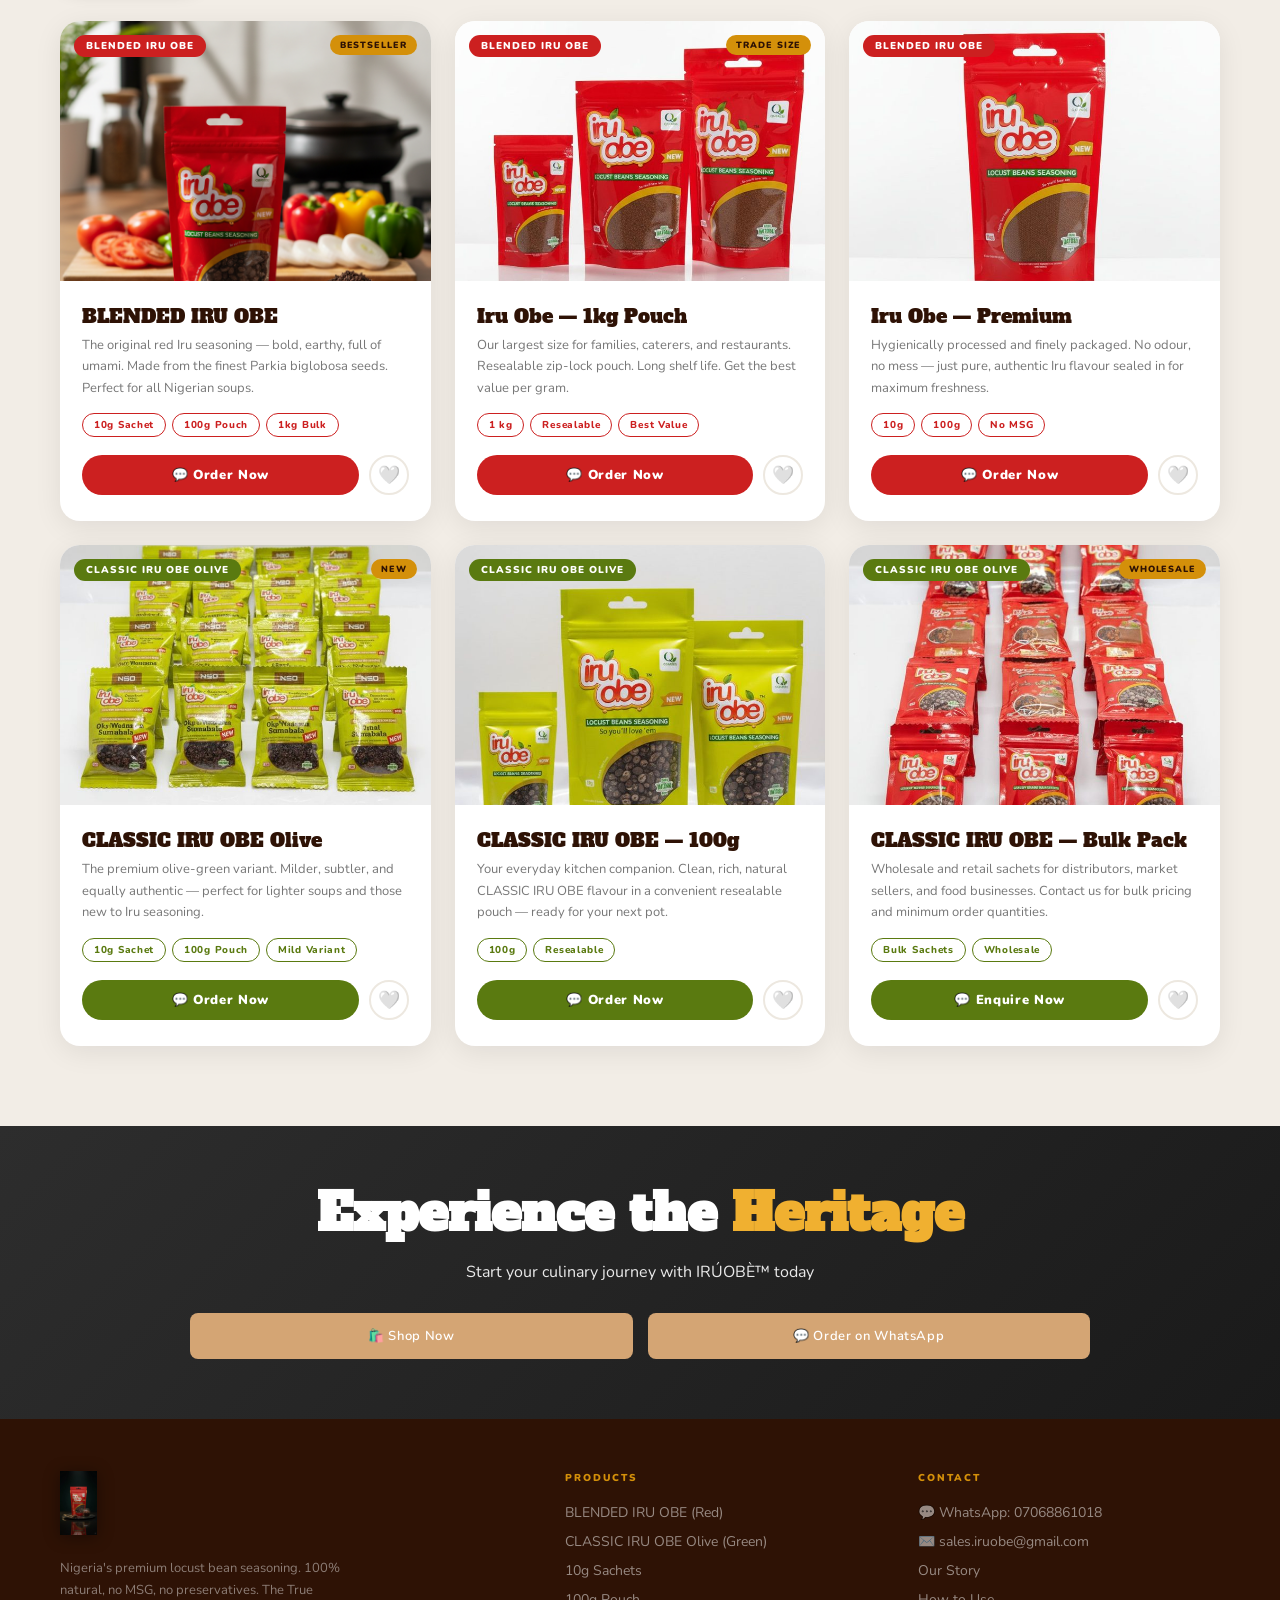
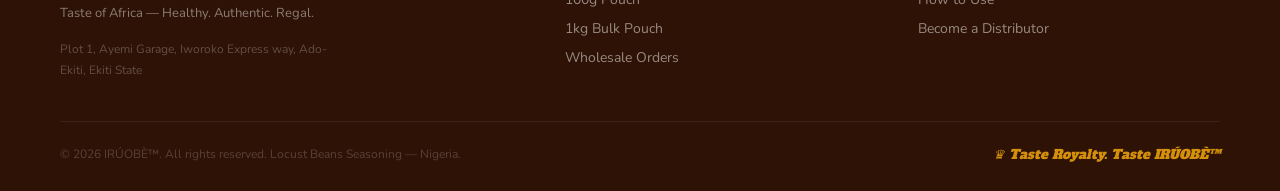
==== commit 9402c3ff: "Fix UTF-8 encoding (restore emojis), reapply all changes, fix egusi/ewedu image paths" ====
--- a/about.html
+++ b/about.html
@@ -1,4 +1,4 @@
-<!DOCTYPE html>
+﻿<!DOCTYPE html>
 <html lang="en">
 <head>
 <meta charset="UTF-8">
@@ -86,11 +86,11 @@
   <div class="products-inner">
     <span class="sec-badge">🛍️ Shop</span>
     <h2 class="sec-title">Two Variants. <span class="red">Endless</span> Flavour.</h2>
-    <p class="sec-sub">BLENDED IRU OBE (Red) and CLASSIC IRU OBE (Green) — each available in three convenient sizes. Every order goes directly through WhatsApp for fast, reliable delivery.</p>
+    <p class="sec-sub">BLENDED IRU OBE (Red) and CLASSIC IRU OBE Olive (Green) — each available in three convenient sizes. Every order goes directly through WhatsApp for fast, reliable delivery.</p>
     <div class="variant-tabs">
       <div class="vtab vtab-all active" onclick="filterProds('all',this)">All Products</div>
       <div class="vtab vtab-red" onclick="filterProds('red',this)">🔴 BLENDED IRU OBE</div>
-      <div class="vtab vtab-green" onclick="filterProds('green',this)">🟢 CLASSIC IRU OBE</div>
+      <div class="vtab vtab-green" onclick="filterProds('green',this)">🟢 CLASSIC IRU OBE Olive</div>
     </div>
     <div class="products-grid reveal">
 
@@ -158,12 +158,12 @@
 
       <div class="prod-card" data-v="green">
         <div class="prod-img-wrap">
-          <img src="media/image-9.jpg" alt="CLASSIC IRU OBE — 3 sizes">
-          <span class="prod-vdot vd-green">CLASSIC IRU OBE</span>
+          <img src="media/image-9.jpg" alt="CLASSIC IRU OBE Olive — 3 sizes">
+          <span class="prod-vdot vd-green">CLASSIC IRU OBE Olive</span>
           <span class="prod-new">NEW</span>
         </div>
         <div class="prod-body">
-          <div class="prod-name">CLASSIC IRU OBE</div>
+          <div class="prod-name">CLASSIC IRU OBE Olive</div>
           <div class="prod-desc">The premium olive-green variant. Milder, subtler, and equally authentic — perfect for lighter soups and those new to Iru seasoning.</div>
           <div class="prod-sizes">
             <span class="sz sz-g">10g Sachet</span>
@@ -179,8 +179,8 @@
 
       <div class="prod-card" data-v="green">
         <div class="prod-img-wrap">
-          <img src="media/image-7.jpg" alt="CLASSIC IRU OBE Single">
-          <span class="prod-vdot vd-green">CLASSIC IRU OBE</span>
+          <img src="media/image-7.jpg" alt="CLASSIC IRU OBE Olive Single">
+          <span class="prod-vdot vd-green">CLASSIC IRU OBE Olive</span>
         </div>
         <div class="prod-body">
           <div class="prod-name">CLASSIC IRU OBE — 100g</div>
@@ -199,7 +199,7 @@
       <div class="prod-card" data-v="green">
         <div class="prod-img-wrap">
           <img src="media/image-16.jpg" alt="CLASSIC IRU OBE Bulk">
-          <span class="prod-vdot vd-green">CLASSIC IRU OBE</span>
+          <span class="prod-vdot vd-green">CLASSIC IRU OBE Olive</span>
           <span class="prod-new">WHOLESALE</span>
         </div>
         <div class="prod-body">
@@ -247,7 +247,7 @@
     <div class="footer-col">
       <h4>Products</h4>
       <a href="products.html">BLENDED IRU OBE (Red)</a>
-      <a href="products.html">CLASSIC IRU OBE (Green)</a>
+      <a href="products.html">CLASSIC IRU OBE Olive (Green)</a>
       <a href="products.html">10g Sachets</a>
       <a href="products.html">100g Pouch</a>
       <a href="products.html">1kg Bulk Pouch</a>
@@ -256,8 +256,7 @@
     <div class="footer-col">
       <h4>Contact</h4>
       <a href="https://wa.me/2347068861018">💬 WhatsApp: 07068861018</a>
-      <a href="mailto:sales.iruobe@gmail.com">✉️ sales.iruobe@gmail.com</a>
-      <a href="about.html">Our Story</a>
+      <a href="mailto:sales.iruobe@gmail.com">✉️ sales.iruobe@gmail.com</a>      <a href="about.html">Our Story</a>
       <a href="how-to-use.html">How to Use</a>
       <a href="partners.html">Become a Distributor</a>
     </div>
